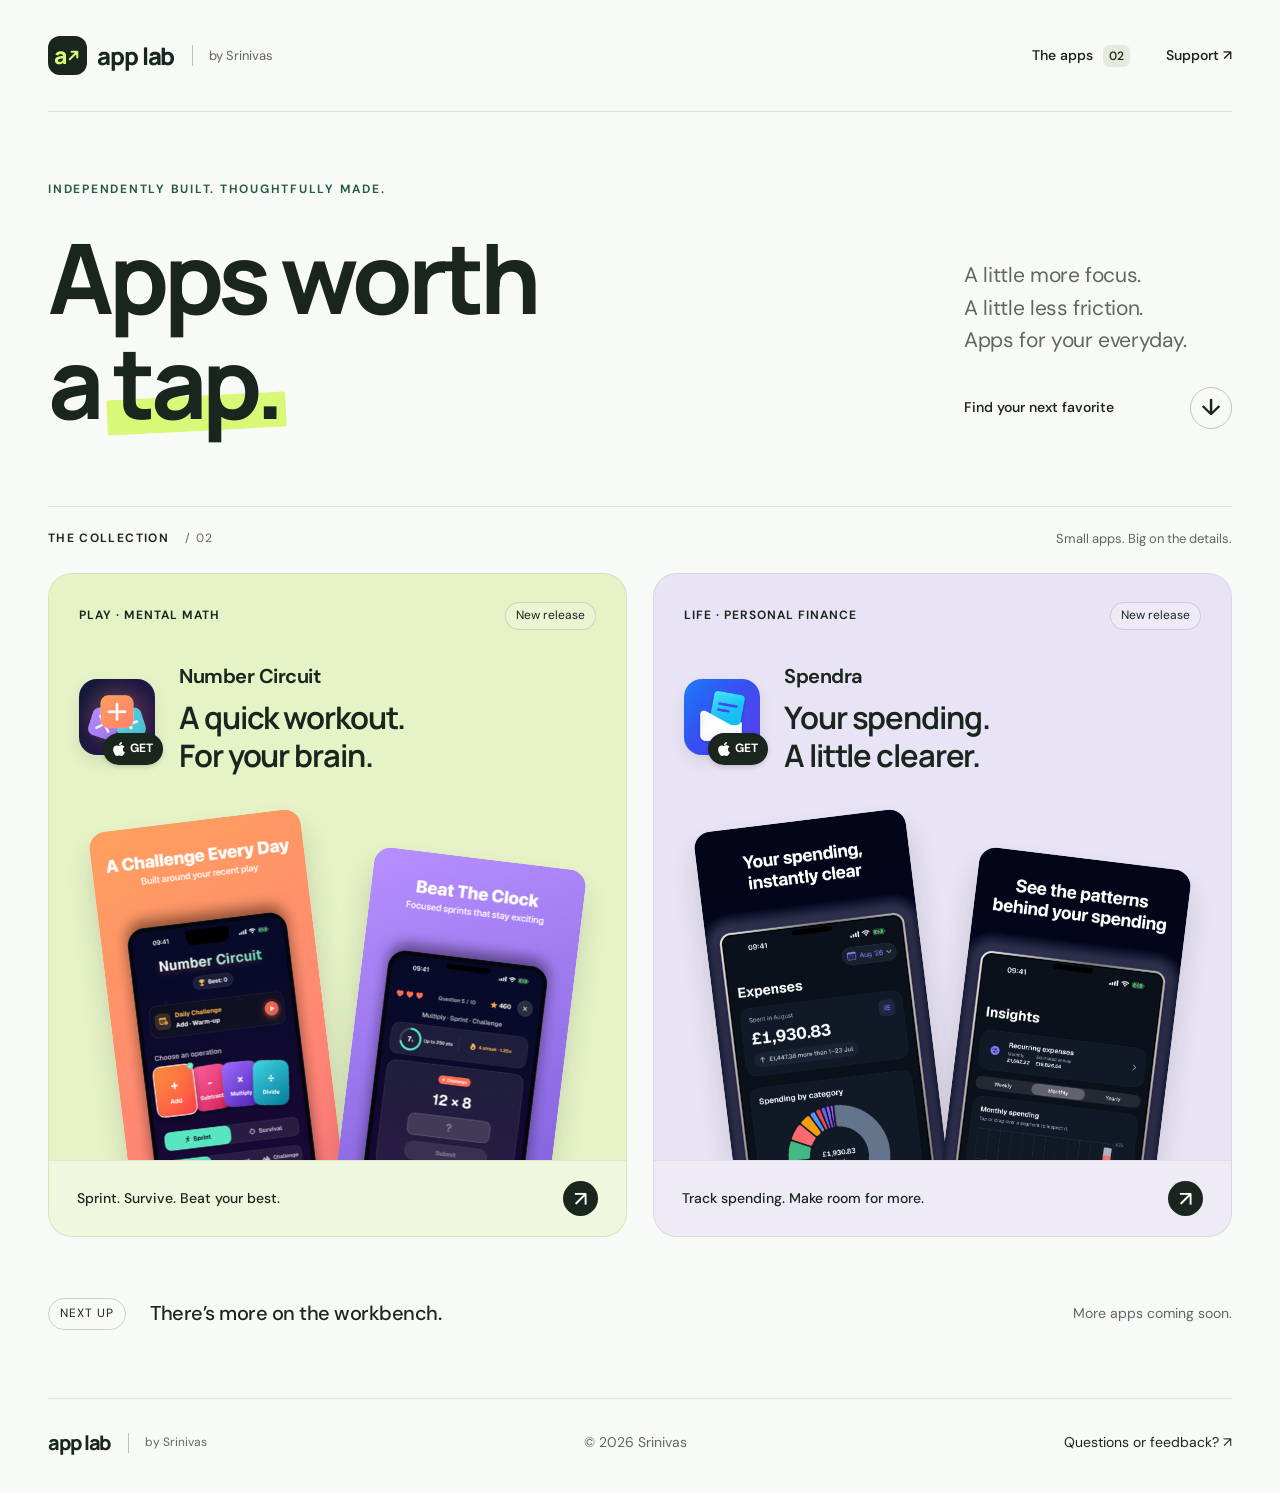
==== index.html @ 3293570d "Fix App Lab logo on iPhone" ====
<!DOCTYPE html>
<html lang="en"><head><meta charset="UTF-8"><meta name="viewport" content="width=device-width, initial-scale=1.0"><meta name="description" content="Independent apps by Srinivas. Sharpen your mental math with Number Circuit and make sense of everyday spending with Spendra."><meta name="theme-color" content="#f8faf8"><title>Srinivas’s App Lab — Apps worth a tap.</title><link rel="icon" href="icon.png"><link rel="stylesheet" href="style.css?v=20260910-1"></head>
<body class="portfolio"><a class="skip-link" href="#main">Skip to content</a>
<header class="site-header shell"><div class="wordmark"><span class="brand-mark" aria-hidden="true"><span>a</span><svg viewBox="0 0 16 16" focusable="false"><path d="M4 12 12 4m-6 0h6v6"/></svg></span>app lab<span class="byline">by Srinivas</span></div><nav aria-label="Main navigation"><a href="#apps">The apps <span class="nav-count">02</span></a><a href="support.html">Support ↗</a></nav></header>
<main id="main" class="shell"><section class="hero" aria-labelledby="hero-title"><div class="eyebrow">INDEPENDENTLY BUILT. THOUGHTFULLY MADE.</div><div class="hero-row"><h1 id="hero-title">Apps worth<br>a <span class="tap-word">tap.</span></h1><div class="hero-aside"><p>A little more focus.<br>A little less friction.<br>Apps for your everyday.</p><a class="round-link" href="#apps"><span>Find your next favorite</span><span class="circle-arrow" aria-hidden="true">↓</span></a></div></div></section>
<section id="apps" class="collection" aria-labelledby="collection-title"><div class="section-label"><h2 id="collection-title">THE COLLECTION <span>/ 02</span></h2><span>Small apps. Big on the details.</span></div><ul class="app-grid">
<li class="app-card circuit-card"><a class="card-link" href="number-circuit/index.html" aria-label="Explore Number Circuit"></a><div class="card-top"><span class="category">PLAY · MENTAL MATH</span><span class="badge">New release</span></div><div class="card-intro"><div class="app-icon-wrap"><img class="app-icon" src="number-circuit/icon.png" alt="Number Circuit icon" width="72" height="72"><a class="store-pill" href="https://apps.apple.com/app/id6809030586" aria-label="Get Number Circuit on the App Store"><svg viewBox="0 0 384 512" aria-hidden="true"><path d="M318.7 268.7c-.2-36.7 16.4-64.4 50-84.8-18.8-26.9-47.2-41.7-84.7-44.6-35.5-2.8-74.3 20.7-88.5 20.7-15 0-49.4-19.7-76-19.7C63.3 141 4 184.8 4 273.5q0 39.3 14.4 81.2c12.8 36.7 59 126.7 107.2 125.2 25.2-.6 43-17.9 75.8-17.9 31.8 0 48.3 17.9 76.4 17.9 48.6-.7 90.4-82.5 102.6-119.3-65.2-30.7-61.7-90-61.7-91.9zm-56.6-164.2c27.3-32.4 24.8-61.9 24-72.5-24.1 1.4-52 16.4-67.9 34.9-17.5 19.8-27.8 44.3-25.6 71.9 26.1 2 49.9-11.4 69.5-34.3z"/></svg><span>GET</span></a></div><div class="app-info"><h3>Number Circuit</h3><p>A quick workout.<br>For your brain.</p></div></div><div class="app-art"><img class="shot shot-one" src="number-circuit/metadata/screenshots/01-a-challenge-every-day.png" alt="Number Circuit daily challenge and game modes" width="276" height="600"><img class="shot shot-two" src="number-circuit/metadata/screenshots/02-beat-the-clock.png" alt="Number Circuit timed mental math gameplay" width="276" height="600"></div><div class="card-bottom"><span>Sprint. Survive. Beat your best.</span><span class="card-arrow" aria-hidden="true">↗</span></div></li>
<li class="app-card spendra-card"><a class="card-link" href="spendra/index.html" aria-label="Explore Spendra"></a><div class="card-top"><span class="category">LIFE · PERSONAL FINANCE</span><span class="badge">New release</span></div><div class="card-intro"><div class="app-icon-wrap"><img class="app-icon" src="spendra/icon.png" alt="Spendra icon" width="72" height="72"><a class="store-pill" href="https://apps.apple.com/app/id6809037599" aria-label="Get Spendra on the App Store"><svg viewBox="0 0 384 512" aria-hidden="true"><path d="M318.7 268.7c-.2-36.7 16.4-64.4 50-84.8-18.8-26.9-47.2-41.7-84.7-44.6-35.5-2.8-74.3 20.7-88.5 20.7-15 0-49.4-19.7-76-19.7C63.3 141 4 184.8 4 273.5q0 39.3 14.4 81.2c12.8 36.7 59 126.7 107.2 125.2 25.2-.6 43-17.9 75.8-17.9 31.8 0 48.3 17.9 76.4 17.9 48.6-.7 90.4-82.5 102.6-119.3-65.2-30.7-61.7-90-61.7-91.9zm-56.6-164.2c27.3-32.4 24.8-61.9 24-72.5-24.1 1.4-52 16.4-67.9 34.9-17.5 19.8-27.8 44.3-25.6 71.9 26.1 2 49.9-11.4 69.5-34.3z"/></svg><span>GET</span></a></div><div class="app-info"><h3>Spendra</h3><p>Your spending.<br>A little clearer.</p></div></div><div class="app-art"><img class="shot shot-one" src="spendra/metadata/screenshots/1.png" alt="Spendra monthly spending dashboard and category breakdown" width="945" height="2048"><img class="shot shot-two" src="spendra/metadata/screenshots/3.png" alt="Spendra spending insights and trends" width="945" height="2048"></div><div class="card-bottom"><span>Track spending. Make room for more.</span><span class="card-arrow" aria-hidden="true">↗</span></div></li>
</ul></section><div class="closing-note"><span class="note-index">NEXT UP</span><p>There’s more on the workbench.</p><span>More apps coming soon.</span></div></main>
<footer class="site-footer shell"><div class="wordmark">app lab<span class="byline">by Srinivas</span></div><span>© <span id="year">2026</span> Srinivas</span><a href="support.html">Questions or feedback? ↗</a></footer><script src="site.js"></script></body></html>
---- style.css ----
@import url('https://fonts.googleapis.com/css2?family=DM+Sans:wght@400;450;500;550;600;650;700&family=Manrope:wght@400;500;600;650;700;750;800&display=swap');
:root{color-scheme:light;--paper:#f8faf8;--ink:#19251d;--muted:#5e6861;--line:#dce2dc;--green:#245b3b;--lime:#d9f878;--purple:#e5ddfb;--radius:24px}
*{box-sizing:border-box}html{scroll-behavior:smooth;scroll-padding-top:30px}body{margin:0;background:var(--paper);color:var(--ink);font-family:'DM Sans',-apple-system,BlinkMacSystemFont,'Segoe UI',sans-serif;font-size:16px;line-height:1.65;-webkit-font-smoothing:antialiased}a{color:inherit;text-decoration:none}img{display:block;max-width:100%}a,summary{-webkit-tap-highlight-color:transparent}a:focus-visible,summary:focus-visible{outline:3px solid #286040;outline-offset:6px;border-radius:4px}::selection{background:var(--lime);color:var(--ink)}.shell{width:min(1184px,calc(100% - 96px));margin-inline:auto}.skip-link{position:absolute;left:20px;top:-100px;z-index:100;background:var(--ink);color:white;padding:12px 20px}.skip-link:focus{top:12px}.site-header{height:112px;display:flex;align-items:center;justify-content:space-between;border-bottom:1px solid var(--line)}.wordmark{display:flex;align-items:center;gap:10px;font-family:'Manrope',sans-serif;font-size:24px;font-weight:800;letter-spacing:-1.1px;white-space:nowrap}.brand-mark{width:39px;height:39px;border-radius:12px;background:var(--ink);color:var(--lime);display:flex;align-items:center;justify-content:center;gap:1px;font-size:23px;letter-spacing:-1.5px;line-height:1}.brand-mark svg{width:15px;height:15px;fill:none;stroke:currentColor;stroke-width:2.2;stroke-linecap:round;stroke-linejoin:round}.byline{font-family:'DM Sans',sans-serif;font-size:13px;font-weight:400;letter-spacing:0;color:var(--muted);margin-left:8px;padding-left:16px;border-left:1px solid #b9c4bb}.site-header nav{display:flex;gap:36px;align-items:center;font-size:14px;font-weight:550}.nav-count{background:#e5eadf;border-radius:6px;padding:3px 6px;font-size:12px;margin-left:6px}.hero{padding:68px 0 72px}.eyebrow{font-size:12px;font-weight:650;letter-spacing:1.75px;margin-bottom:24px;color:var(--green)}.hero-row{display:flex;align-items:flex-end;justify-content:space-between;gap:50px}h1,h2,h3,p{margin:0}.hero h1{font-family:'Manrope',sans-serif;font-size:clamp(66px,7.6vw,108px);letter-spacing:-5px;line-height:1.08;font-weight:750}.tap-word{position:relative;display:inline-block;z-index:0}.tap-word:after{content:'';position:absolute;background:var(--lime);bottom:3px;left:-6px;right:-6px;height:33%;z-index:-1;transform:rotate(-3deg);border-radius:2px}.hero-aside{width:268px;padding-bottom:5px}.hero-aside p{font-size:21px;line-height:1.55;color:var(--muted);letter-spacing:-.35px}.round-link{display:flex;align-items:center;justify-content:space-between;gap:20px;font-size:14px;font-weight:550;margin-top:30px}.circle-arrow{display:grid;place-items:center;border:1px solid #bdc8bb;width:42px;height:42px;border-radius:50%;font-size:23px}.section-label{display:flex;justify-content:space-between;align-items:center;border-top:1px solid var(--line);padding:21px 0 24px;font-size:13px;color:var(--muted)}.section-label h2{font-size:12px;font-weight:650;letter-spacing:1.35px;color:var(--ink)}.section-label h2 span{margin-left:12px;font-weight:400;color:var(--muted)}.app-grid{display:grid;grid-template-columns:1fr 1fr;gap:26px;list-style:none;margin:0;padding:0}.app-card{position:relative;border-radius:var(--radius);overflow:hidden;isolation:isolate;border:1px solid #19251d12}.circuit-card{background:#e6f3c7}.spendra-card{background:#e9e4f5}.card-link{position:absolute;inset:0;z-index:1;border-radius:inherit}.card-link:focus-visible{outline-offset:-5px}.card-top{display:flex;align-items:center;justify-content:space-between;gap:12px;padding:28px 30px 0}.category{font-size:12px;letter-spacing:1px;font-weight:650}.badge{font-size:12px;border:1px solid #0002;background:#ffffff38;border-radius:20px;padding:3px 10px;white-space:nowrap}.card-intro{display:flex;gap:24px;align-items:center;padding:30px 30px 22px}.app-icon-wrap{position:relative;z-index:2;flex:none;width:76px;pointer-events:none}.app-icon{width:76px;height:76px;border-radius:18px;box-shadow:0 7px 15px #15261218;object-fit:cover}.store-pill{position:absolute;right:-8px;bottom:-10px;display:flex;align-items:center;justify-content:center;padding:5px 10px;background:var(--ink);color:white;border-radius:20px;font-size:12px;font-weight:700;box-shadow:0 2px 5px #0002;pointer-events:auto;min-height:32px}.app-info h3{font-size:20px;font-weight:650;letter-spacing:-.5px;margin-bottom:5px}.app-info p{font-family:'Manrope',sans-serif;font-size:31px;font-weight:650;line-height:1.23;letter-spacing:-1.1px}.app-art{height:356px;position:relative;overflow:hidden;margin-top:8px;display:flex;justify-content:center;gap:19px;padding-top:15px}.shot{flex:0 0 auto;width:37%;height:auto;align-self:flex-start;border-radius:17px;box-shadow:0 18px 28px #18201429;transition:transform .4s ease;transform:rotate(-7deg);object-fit:contain}.shot-two{transform:translateY(38px) rotate(7deg)}.card-bottom{position:relative;z-index:0;display:flex;align-items:center;justify-content:space-between;gap:12px;padding:20px 28px;background:#f0f7df;border-top:1px solid #19251d13;font-size:14px;font-weight:500}.spendra-card .card-bottom{background:#eeebf7}.card-arrow{display:grid;place-items:center;width:35px;height:35px;border-radius:50%;background:var(--ink);color:white;font-size:21px;flex-shrink:0}.closing-note{display:flex;align-items:center;gap:24px;padding:44px 0;margin:16px 0 24px}.note-index{font-size:12px;letter-spacing:1px;border:1px solid #cbd4c9;border-radius:20px;padding:5px 11px}.closing-note p{font-size:20px;font-weight:500;letter-spacing:-.5px}.closing-note>span:last-child{margin-left:auto;color:var(--muted);font-size:14px}.site-footer{display:flex;align-items:center;justify-content:space-between;gap:24px;border-top:1px solid var(--line);padding:27px 0 34px;font-size:14px;color:var(--muted)}.site-footer .wordmark{font-size:20px;color:var(--ink)}.site-footer .byline{font-size:12px}.site-footer>a:last-child{color:var(--ink)}
.wrap{width:min(1024px,calc(100% - 96px));margin:0 auto;padding:48px 0 30px}.back-link{display:inline-flex;gap:8px;color:var(--muted);font-size:14px;margin-bottom:42px}.app-id{display:flex;gap:14px;align-items:center;margin-bottom:24px}.app-id img{width:56px;height:56px;border-radius:14px}.app-id strong{font-weight:600}.wrap h1{font-family:'Manrope',sans-serif;font-size:clamp(42px,6vw,72px);font-weight:750;letter-spacing:-3px;line-height:1.14;margin:0 0 18px}.tagline{font-size:22px;color:var(--muted);max-width:650px;line-height:1.55}.download-cta{display:flex;align-items:center;gap:24px;margin:30px 0 40px}.store-button{display:inline-flex;align-items:center;gap:12px;flex-shrink:0;color:white;background:var(--ink);border-radius:12px;padding:12px 20px;line-height:1.2}.store-button svg{width:26px;height:32px;fill:currentColor}.store-button-text{display:flex;flex-direction:column}.store-button-text small{font-size:12px}.store-button-text strong{font-size:23px;font-weight:550}.download-help{font-size:14px;color:var(--muted);max-width:350px}.screenshots{display:flex;gap:22px;overflow-x:auto;scroll-snap-type:x mandatory;padding:30px;border-radius:var(--radius);background:#e9edf0;margin:0 0 56px;scrollbar-width:thin;scrollbar-color:#9ba895 transparent}.screenshots img{height:400px;width:auto;max-width:none;flex-shrink:0;scroll-snap-align:center;border-radius:17px}.wrap section{max-width:760px;padding:30px 0;border-top:1px solid var(--line)}.wrap section h2{font-family:'Manrope',sans-serif;font-size:25px;font-weight:650;letter-spacing:-.7px;margin:0 0 20px}.wrap section p{margin:0 0 18px;color:#4f5a52;line-height:1.8}.wrap section strong{font-weight:650;color:var(--ink)}.wrap section ul{padding-left:22px;color:#4f5a52}.wrap section li{margin-bottom:8px}.wrap section a{color:var(--green);text-decoration:underline;text-underline-offset:4px}.pages{display:flex;flex-wrap:wrap;gap:25px;margin-top:38px;padding:25px 0;border-top:1px solid var(--line);font-size:14px}.wrap footer{font-size:13px;color:var(--muted);padding:10px 0}.contact-box{background:#e6f3c7;border-radius:18px;padding:28px}.wrap details{border-bottom:1px solid var(--line);padding:16px 0}.wrap details:last-child{border-bottom:0}.wrap summary{font-weight:550;cursor:pointer;list-style:none;position:relative;padding-right:30px;line-height:1.5}.wrap summary::-webkit-details-marker{display:none}.wrap summary:after{content:'+';position:absolute;right:2px;top:-3px;font-size:23px;font-weight:400}.wrap details[open] summary:after{content:'−'}.wrap details p{margin:14px 0 0}.detail-circuit .screenshots{background:#e6f3c7}.detail-spendra .screenshots{background:#e9e4f5}
@media(hover:hover) and (pointer:fine){.app-card:hover .shot-one{transform:translateY(-8px) rotate(-5deg)}.app-card:hover .shot-two{transform:translateY(27px) rotate(5deg)}.app-card:hover .card-arrow{background:var(--green)}.site-header a:hover,.back-link:hover,.pages a:hover,.site-footer>a:hover{text-decoration:underline;text-underline-offset:5px}.store-button:hover,.store-pill:hover{background:var(--green)}.round-link:hover .circle-arrow{background:var(--lime);border-color:var(--lime)}}
@media(max-width:1000px){.shell,.wrap{width:calc(100% - 56px)}.hero h1{font-size:82px;letter-spacing:-4px}.hero-aside{width:235px}.app-info p{font-size:25px}.card-intro{gap:18px;padding:25px 24px 22px}.card-top{padding:24px 24px 0}.app-icon-wrap,.app-icon{width:64px;height:64px}.app-art{height:300px}.card-bottom{padding:18px 22px;font-size:14px}.site-footer .byline{display:none}.category{letter-spacing:0}.badge{padding:3px 8px}}
@media(max-width:700px){.shell,.wrap{width:calc(100% - 36px)}.site-header{height:84px}.wordmark{font-size:22px}.site-header .byline{display:none}.brand-mark{width:34px;height:34px}.site-header nav{gap:20px;font-size:14px}.nav-count{display:none}.hero{padding:46px 0 38px}.eyebrow{font-size:12px;letter-spacing:.7px;margin-bottom:24px}.hero-row{display:block}.hero h1{font-size:clamp(62px,13.8vw,92px);letter-spacing:-3px;line-height:1.1}.hero-aside{width:auto;margin-top:28px;display:flex;align-items:flex-end;justify-content:space-between;gap:20px}.hero-aside p{font-size:16px;line-height:1.55}.round-link{margin:0;font-size:14px;max-width:155px;gap:12px;line-height:1.4}.circle-arrow{width:36px;height:36px;flex-shrink:0}.section-label{padding:18px 0}.section-label>span{font-size:12px}.section-label h2{font-size:12px;letter-spacing:0}.section-label h2 span{margin-left:5px}.app-grid{grid-template-columns:1fr;gap:24px}.app-card{border-radius:22px}.card-top{padding:24px 24px 0}.category,.badge{font-size:12px}.card-intro{padding:28px 24px 20px;gap:23px}.app-info h3{font-size:19px}.app-info p{font-size:29px}.app-icon-wrap,.app-icon{width:70px;height:70px}.app-art{height:340px;gap:20px}.shot{width:37%}.card-bottom{font-size:14px}.closing-note{flex-wrap:wrap;gap:12px 16px;padding:26px 0;margin:16px 0}.closing-note p{font-size:17px}.closing-note>span:last-child{margin-left:0;width:100%;font-size:14px}.site-footer{flex-wrap:wrap;gap:14px;padding:24px 0}.site-footer .wordmark{margin-right:auto}.site-footer>a:last-child{width:100%}.wrap{padding:30px 0}.back-link{margin-bottom:28px}.wrap h1{font-size:44px;letter-spacing:-2px}.tagline{font-size:19px}.download-cta{align-items:flex-start;flex-direction:column;gap:16px}.screenshots{padding:20px;gap:16px;margin-bottom:35px}.screenshots img{height:360px}.wrap section h2{font-size:23px}.pages{gap:20px}.contact-box{padding:22px}}
@media(max-width:360px){.hero-aside{align-items:flex-start;flex-direction:column}.round-link{max-width:none}.hero h1{font-size:60px}.app-info p{font-size:25px}.card-intro{gap:18px}.app-art{height:280px}.section-label>span{display:none}.card-top{padding-inline:18px}.badge{padding-inline:6px}}
@media(prefers-reduced-motion:reduce){html{scroll-behavior:auto}*,*:before,*:after{transition:none!important;animation:none!important}}

.store-pill{gap:5px}.store-pill svg{width:12px;height:16px;fill:currentColor}
.wrap section h2{position:relative;padding-left:18px}.wrap section h2::before{content:'';position:absolute;left:0;top:.18em;bottom:.18em;width:4px;border-radius:999px;background:linear-gradient(180deg,var(--lime),var(--green))}
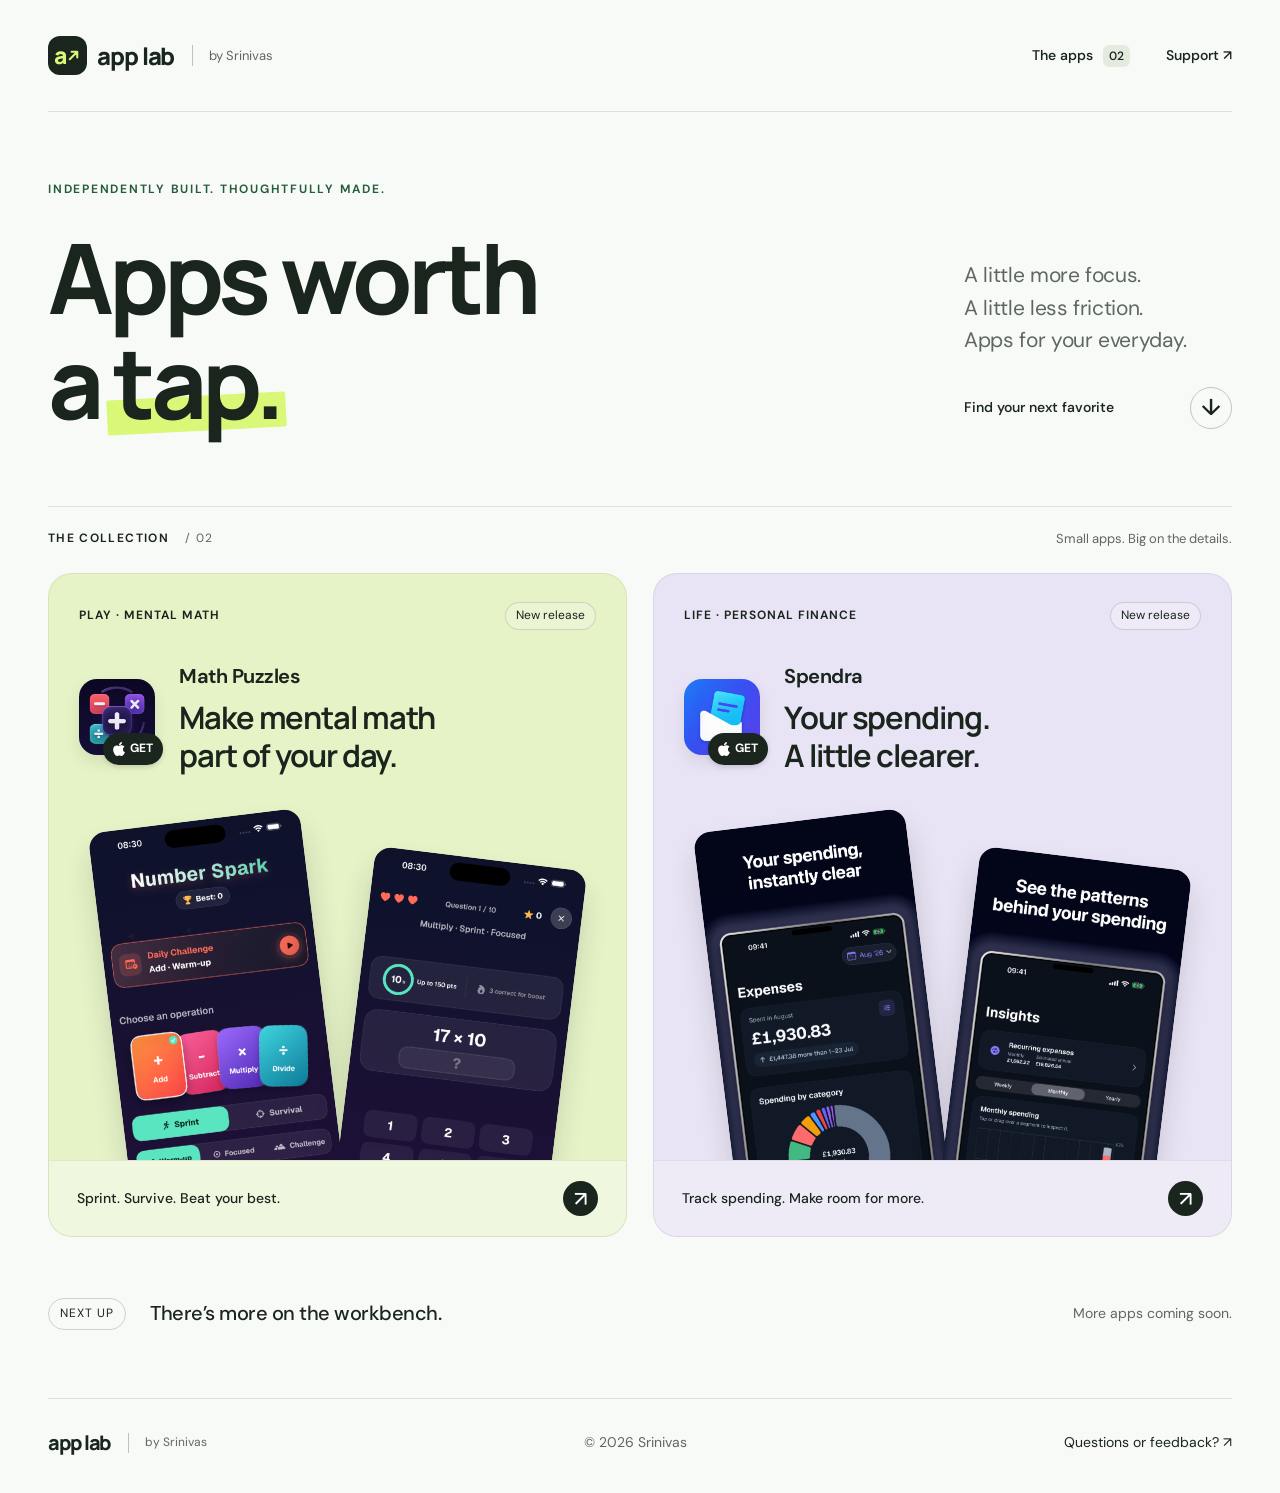
==== commit a290b551: "Update Math Puzzles app page and device screenshots" ====
--- a/index.html
+++ b/index.html
@@ -1,10 +1,10 @@
 <!DOCTYPE html>
-<html lang="en"><head><meta charset="UTF-8"><meta name="viewport" content="width=device-width, initial-scale=1.0"><meta name="description" content="Independent apps by Srinivas. Sharpen your mental math with Number Circuit and make sense of everyday spending with Spendra."><meta name="theme-color" content="#f8faf8"><title>Srinivas’s App Lab — Apps worth a tap.</title><link rel="icon" href="icon.png"><link rel="stylesheet" href="style.css?v=20260910-1"></head>
+<html lang="en"><head><meta charset="UTF-8"><meta name="viewport" content="width=device-width, initial-scale=1.0"><meta name="description" content="Independent apps by Srinivas. Sharpen your mental math with Math Puzzles and make sense of everyday spending with Spendra."><meta name="theme-color" content="#f8faf8"><title>Srinivas’s App Lab — Apps worth a tap.</title><link rel="icon" href="icon.png"><link rel="stylesheet" href="style.css?v=20260910-1"></head>
 <body class="portfolio"><a class="skip-link" href="#main">Skip to content</a>
 <header class="site-header shell"><div class="wordmark"><span class="brand-mark" aria-hidden="true"><span>a</span><svg viewBox="0 0 16 16" focusable="false"><path d="M4 12 12 4m-6 0h6v6"/></svg></span>app lab<span class="byline">by Srinivas</span></div><nav aria-label="Main navigation"><a href="#apps">The apps <span class="nav-count">02</span></a><a href="support.html">Support ↗</a></nav></header>
 <main id="main" class="shell"><section class="hero" aria-labelledby="hero-title"><div class="eyebrow">INDEPENDENTLY BUILT. THOUGHTFULLY MADE.</div><div class="hero-row"><h1 id="hero-title">Apps worth<br>a <span class="tap-word">tap.</span></h1><div class="hero-aside"><p>A little more focus.<br>A little less friction.<br>Apps for your everyday.</p><a class="round-link" href="#apps"><span>Find your next favorite</span><span class="circle-arrow" aria-hidden="true">↓</span></a></div></div></section>
 <section id="apps" class="collection" aria-labelledby="collection-title"><div class="section-label"><h2 id="collection-title">THE COLLECTION <span>/ 02</span></h2><span>Small apps. Big on the details.</span></div><ul class="app-grid">
-<li class="app-card circuit-card"><a class="card-link" href="number-circuit/index.html" aria-label="Explore Number Circuit"></a><div class="card-top"><span class="category">PLAY · MENTAL MATH</span><span class="badge">New release</span></div><div class="card-intro"><div class="app-icon-wrap"><img class="app-icon" src="number-circuit/icon.png" alt="Number Circuit icon" width="72" height="72"><a class="store-pill" href="https://apps.apple.com/app/id6809030586" aria-label="Get Number Circuit on the App Store"><svg viewBox="0 0 384 512" aria-hidden="true"><path d="M318.7 268.7c-.2-36.7 16.4-64.4 50-84.8-18.8-26.9-47.2-41.7-84.7-44.6-35.5-2.8-74.3 20.7-88.5 20.7-15 0-49.4-19.7-76-19.7C63.3 141 4 184.8 4 273.5q0 39.3 14.4 81.2c12.8 36.7 59 126.7 107.2 125.2 25.2-.6 43-17.9 75.8-17.9 31.8 0 48.3 17.9 76.4 17.9 48.6-.7 90.4-82.5 102.6-119.3-65.2-30.7-61.7-90-61.7-91.9zm-56.6-164.2c27.3-32.4 24.8-61.9 24-72.5-24.1 1.4-52 16.4-67.9 34.9-17.5 19.8-27.8 44.3-25.6 71.9 26.1 2 49.9-11.4 69.5-34.3z"/></svg><span>GET</span></a></div><div class="app-info"><h3>Number Circuit</h3><p>A quick workout.<br>For your brain.</p></div></div><div class="app-art"><img class="shot shot-one" src="number-circuit/metadata/screenshots/01-a-challenge-every-day.png" alt="Number Circuit daily challenge and game modes" width="276" height="600"><img class="shot shot-two" src="number-circuit/metadata/screenshots/02-beat-the-clock.png" alt="Number Circuit timed mental math gameplay" width="276" height="600"></div><div class="card-bottom"><span>Sprint. Survive. Beat your best.</span><span class="card-arrow" aria-hidden="true">↗</span></div></li>
+<li class="app-card circuit-card"><a class="card-link" href="number-circuit/index.html" aria-label="Explore Math Puzzles"></a><div class="card-top"><span class="category">PLAY · MENTAL MATH</span><span class="badge">New release</span></div><div class="card-intro"><div class="app-icon-wrap"><img class="app-icon" src="number-circuit/icon.png" alt="Math Puzzles icon" width="72" height="72"><a class="store-pill" href="https://apps.apple.com/app/id6809030586" aria-label="Get Math Puzzles on the App Store"><svg viewBox="0 0 384 512" aria-hidden="true"><path d="M318.7 268.7c-.2-36.7 16.4-64.4 50-84.8-18.8-26.9-47.2-41.7-84.7-44.6-35.5-2.8-74.3 20.7-88.5 20.7-15 0-49.4-19.7-76-19.7C63.3 141 4 184.8 4 273.5q0 39.3 14.4 81.2c12.8 36.7 59 126.7 107.2 125.2 25.2-.6 43-17.9 75.8-17.9 31.8 0 48.3 17.9 76.4 17.9 48.6-.7 90.4-82.5 102.6-119.3-65.2-30.7-61.7-90-61.7-91.9zm-56.6-164.2c27.3-32.4 24.8-61.9 24-72.5-24.1 1.4-52 16.4-67.9 34.9-17.5 19.8-27.8 44.3-25.6 71.9 26.1 2 49.9-11.4 69.5-34.3z"/></svg><span>GET</span></a></div><div class="app-info"><h3>Math Puzzles</h3><p>Make mental math<br>part of your day.</p></div></div><div class="app-art"><img class="shot shot-one" src="number-circuit/metadata/screenshots/iphone/01-home.png" alt="Math Puzzles daily challenge and game modes" width="276" height="600"><img class="shot shot-two" src="number-circuit/metadata/screenshots/iphone/02-gameplay.png" alt="Math Puzzles timed mental math gameplay" width="276" height="600"></div><div class="card-bottom"><span>Sprint. Survive. Beat your best.</span><span class="card-arrow" aria-hidden="true">↗</span></div></li>
 <li class="app-card spendra-card"><a class="card-link" href="spendra/index.html" aria-label="Explore Spendra"></a><div class="card-top"><span class="category">LIFE · PERSONAL FINANCE</span><span class="badge">New release</span></div><div class="card-intro"><div class="app-icon-wrap"><img class="app-icon" src="spendra/icon.png" alt="Spendra icon" width="72" height="72"><a class="store-pill" href="https://apps.apple.com/app/id6809037599" aria-label="Get Spendra on the App Store"><svg viewBox="0 0 384 512" aria-hidden="true"><path d="M318.7 268.7c-.2-36.7 16.4-64.4 50-84.8-18.8-26.9-47.2-41.7-84.7-44.6-35.5-2.8-74.3 20.7-88.5 20.7-15 0-49.4-19.7-76-19.7C63.3 141 4 184.8 4 273.5q0 39.3 14.4 81.2c12.8 36.7 59 126.7 107.2 125.2 25.2-.6 43-17.9 75.8-17.9 31.8 0 48.3 17.9 76.4 17.9 48.6-.7 90.4-82.5 102.6-119.3-65.2-30.7-61.7-90-61.7-91.9zm-56.6-164.2c27.3-32.4 24.8-61.9 24-72.5-24.1 1.4-52 16.4-67.9 34.9-17.5 19.8-27.8 44.3-25.6 71.9 26.1 2 49.9-11.4 69.5-34.3z"/></svg><span>GET</span></a></div><div class="app-info"><h3>Spendra</h3><p>Your spending.<br>A little clearer.</p></div></div><div class="app-art"><img class="shot shot-one" src="spendra/metadata/screenshots/1.png" alt="Spendra monthly spending dashboard and category breakdown" width="945" height="2048"><img class="shot shot-two" src="spendra/metadata/screenshots/3.png" alt="Spendra spending insights and trends" width="945" height="2048"></div><div class="card-bottom"><span>Track spending. Make room for more.</span><span class="card-arrow" aria-hidden="true">↗</span></div></li>
 </ul></section><div class="closing-note"><span class="note-index">NEXT UP</span><p>There’s more on the workbench.</p><span>More apps coming soon.</span></div></main>
 <footer class="site-footer shell"><div class="wordmark">app lab<span class="byline">by Srinivas</span></div><span>© <span id="year">2026</span> Srinivas</span><a href="support.html">Questions or feedback? ↗</a></footer><script src="site.js"></script></body></html>
--- a/style.css
+++ b/style.css
@@ -1,4 +1,12 @@
 @import url('https://fonts.googleapis.com/css2?family=DM+Sans:wght@400;450;500;550;600;650;700&family=Manrope:wght@400;500;600;650;700;750;800&display=swap');
+
+.screenshot-tabs{display:flex;gap:4px;width:fit-content;max-width:100%;box-sizing:border-box;overflow-x:auto;padding:5px;margin:0 0 20px;border:1px solid var(--line);border-radius:16px;background:#e9ede9}
+.screenshot-tabs button{flex-shrink:0;min-height:44px;padding:10px 18px;border:0;border-radius:11px;background:transparent;color:var(--muted);font:inherit;font-size:14px;font-weight:600;cursor:pointer}
+.screenshot-tabs button[aria-selected="true"]{background:var(--ink);color:white;box-shadow:0 2px 5px #19251d18}
+.screenshot-tabs button:focus-visible,[data-screenshot-gallery] [role="tabpanel"]:focus-visible{outline:2px solid var(--green);outline-offset:2px}
+[data-screenshot-gallery] .screenshots[hidden]{display:none}
+[data-screenshot-gallery] .screenshots img{object-fit:contain;max-width:100%;height:auto;max-height:400px;align-self:center}
+@media(max-width:700px){.screenshot-tabs button{padding:10px 14px}[data-screenshot-gallery] .screenshots img{max-height:360px}}
 :root{color-scheme:light;--paper:#f8faf8;--ink:#19251d;--muted:#5e6861;--line:#dce2dc;--green:#245b3b;--lime:#d9f878;--purple:#e5ddfb;--radius:24px}
 *{box-sizing:border-box}html{scroll-behavior:smooth;scroll-padding-top:30px}body{margin:0;background:var(--paper);color:var(--ink);font-family:'DM Sans',-apple-system,BlinkMacSystemFont,'Segoe UI',sans-serif;font-size:16px;line-height:1.65;-webkit-font-smoothing:antialiased}a{color:inherit;text-decoration:none}img{display:block;max-width:100%}a,summary{-webkit-tap-highlight-color:transparent}a:focus-visible,summary:focus-visible{outline:3px solid #286040;outline-offset:6px;border-radius:4px}::selection{background:var(--lime);color:var(--ink)}.shell{width:min(1184px,calc(100% - 96px));margin-inline:auto}.skip-link{position:absolute;left:20px;top:-100px;z-index:100;background:var(--ink);color:white;padding:12px 20px}.skip-link:focus{top:12px}.site-header{height:112px;display:flex;align-items:center;justify-content:space-between;border-bottom:1px solid var(--line)}.wordmark{display:flex;align-items:center;gap:10px;font-family:'Manrope',sans-serif;font-size:24px;font-weight:800;letter-spacing:-1.1px;white-space:nowrap}.brand-mark{width:39px;height:39px;border-radius:12px;background:var(--ink);color:var(--lime);display:flex;align-items:center;justify-content:center;gap:1px;font-size:23px;letter-spacing:-1.5px;line-height:1}.brand-mark svg{width:15px;height:15px;fill:none;stroke:currentColor;stroke-width:2.2;stroke-linecap:round;stroke-linejoin:round}.byline{font-family:'DM Sans',sans-serif;font-size:13px;font-weight:400;letter-spacing:0;color:var(--muted);margin-left:8px;padding-left:16px;border-left:1px solid #b9c4bb}.site-header nav{display:flex;gap:36px;align-items:center;font-size:14px;font-weight:550}.nav-count{background:#e5eadf;border-radius:6px;padding:3px 6px;font-size:12px;margin-left:6px}.hero{padding:68px 0 72px}.eyebrow{font-size:12px;font-weight:650;letter-spacing:1.75px;margin-bottom:24px;color:var(--green)}.hero-row{display:flex;align-items:flex-end;justify-content:space-between;gap:50px}h1,h2,h3,p{margin:0}.hero h1{font-family:'Manrope',sans-serif;font-size:clamp(66px,7.6vw,108px);letter-spacing:-5px;line-height:1.08;font-weight:750}.tap-word{position:relative;display:inline-block;z-index:0}.tap-word:after{content:'';position:absolute;background:var(--lime);bottom:3px;left:-6px;right:-6px;height:33%;z-index:-1;transform:rotate(-3deg);border-radius:2px}.hero-aside{width:268px;padding-bottom:5px}.hero-aside p{font-size:21px;line-height:1.55;color:var(--muted);letter-spacing:-.35px}.round-link{display:flex;align-items:center;justify-content:space-between;gap:20px;font-size:14px;font-weight:550;margin-top:30px}.circle-arrow{display:grid;place-items:center;border:1px solid #bdc8bb;width:42px;height:42px;border-radius:50%;font-size:23px}.section-label{display:flex;justify-content:space-between;align-items:center;border-top:1px solid var(--line);padding:21px 0 24px;font-size:13px;color:var(--muted)}.section-label h2{font-size:12px;font-weight:650;letter-spacing:1.35px;color:var(--ink)}.section-label h2 span{margin-left:12px;font-weight:400;color:var(--muted)}.app-grid{display:grid;grid-template-columns:1fr 1fr;gap:26px;list-style:none;margin:0;padding:0}.app-card{position:relative;border-radius:var(--radius);overflow:hidden;isolation:isolate;border:1px solid #19251d12}.circuit-card{background:#e6f3c7}.spendra-card{background:#e9e4f5}.card-link{position:absolute;inset:0;z-index:1;border-radius:inherit}.card-link:focus-visible{outline-offset:-5px}.card-top{display:flex;align-items:center;justify-content:space-between;gap:12px;padding:28px 30px 0}.category{font-size:12px;letter-spacing:1px;font-weight:650}.badge{font-size:12px;border:1px solid #0002;background:#ffffff38;border-radius:20px;padding:3px 10px;white-space:nowrap}.card-intro{display:flex;gap:24px;align-items:center;padding:30px 30px 22px}.app-icon-wrap{position:relative;z-index:2;flex:none;width:76px;pointer-events:none}.app-icon{width:76px;height:76px;border-radius:18px;box-shadow:0 7px 15px #15261218;object-fit:cover}.store-pill{position:absolute;right:-8px;bottom:-10px;display:flex;align-items:center;justify-content:center;padding:5px 10px;background:var(--ink);color:white;border-radius:20px;font-size:12px;font-weight:700;box-shadow:0 2px 5px #0002;pointer-events:auto;min-height:32px}.app-info h3{font-size:20px;font-weight:650;letter-spacing:-.5px;margin-bottom:5px}.app-info p{font-family:'Manrope',sans-serif;font-size:31px;font-weight:650;line-height:1.23;letter-spacing:-1.1px}.app-art{height:356px;position:relative;overflow:hidden;margin-top:8px;display:flex;justify-content:center;gap:19px;padding-top:15px}.shot{flex:0 0 auto;width:37%;height:auto;align-self:flex-start;border-radius:17px;box-shadow:0 18px 28px #18201429;transition:transform .4s ease;transform:rotate(-7deg);object-fit:contain}.shot-two{transform:translateY(38px) rotate(7deg)}.card-bottom{position:relative;z-index:0;display:flex;align-items:center;justify-content:space-between;gap:12px;padding:20px 28px;background:#f0f7df;border-top:1px solid #19251d13;font-size:14px;font-weight:500}.spendra-card .card-bottom{background:#eeebf7}.card-arrow{display:grid;place-items:center;width:35px;height:35px;border-radius:50%;background:var(--ink);color:white;font-size:21px;flex-shrink:0}.closing-note{display:flex;align-items:center;gap:24px;padding:44px 0;margin:16px 0 24px}.note-index{font-size:12px;letter-spacing:1px;border:1px solid #cbd4c9;border-radius:20px;padding:5px 11px}.closing-note p{font-size:20px;font-weight:500;letter-spacing:-.5px}.closing-note>span:last-child{margin-left:auto;color:var(--muted);font-size:14px}.site-footer{display:flex;align-items:center;justify-content:space-between;gap:24px;border-top:1px solid var(--line);padding:27px 0 34px;font-size:14px;color:var(--muted)}.site-footer .wordmark{font-size:20px;color:var(--ink)}.site-footer .byline{font-size:12px}.site-footer>a:last-child{color:var(--ink)}
 .wrap{width:min(1024px,calc(100% - 96px));margin:0 auto;padding:48px 0 30px}.back-link{display:inline-flex;gap:8px;color:var(--muted);font-size:14px;margin-bottom:42px}.app-id{display:flex;gap:14px;align-items:center;margin-bottom:24px}.app-id img{width:56px;height:56px;border-radius:14px}.app-id strong{font-weight:600}.wrap h1{font-family:'Manrope',sans-serif;font-size:clamp(42px,6vw,72px);font-weight:750;letter-spacing:-3px;line-height:1.14;margin:0 0 18px}.tagline{font-size:22px;color:var(--muted);max-width:650px;line-height:1.55}.download-cta{display:flex;align-items:center;gap:24px;margin:30px 0 40px}.store-button{display:inline-flex;align-items:center;gap:12px;flex-shrink:0;color:white;background:var(--ink);border-radius:12px;padding:12px 20px;line-height:1.2}.store-button svg{width:26px;height:32px;fill:currentColor}.store-button-text{display:flex;flex-direction:column}.store-button-text small{font-size:12px}.store-button-text strong{font-size:23px;font-weight:550}.download-help{font-size:14px;color:var(--muted);max-width:350px}.screenshots{display:flex;gap:22px;overflow-x:auto;scroll-snap-type:x mandatory;padding:30px;border-radius:var(--radius);background:#e9edf0;margin:0 0 56px;scrollbar-width:thin;scrollbar-color:#9ba895 transparent}.screenshots img{height:400px;width:auto;max-width:none;flex-shrink:0;scroll-snap-align:center;border-radius:17px}.wrap section{max-width:760px;padding:30px 0;border-top:1px solid var(--line)}.wrap section h2{font-family:'Manrope',sans-serif;font-size:25px;font-weight:650;letter-spacing:-.7px;margin:0 0 20px}.wrap section p{margin:0 0 18px;color:#4f5a52;line-height:1.8}.wrap section strong{font-weight:650;color:var(--ink)}.wrap section ul{padding-left:22px;color:#4f5a52}.wrap section li{margin-bottom:8px}.wrap section a{color:var(--green);text-decoration:underline;text-underline-offset:4px}.pages{display:flex;flex-wrap:wrap;gap:25px;margin-top:38px;padding:25px 0;border-top:1px solid var(--line);font-size:14px}.wrap footer{font-size:13px;color:var(--muted);padding:10px 0}.contact-box{background:#e6f3c7;border-radius:18px;padding:28px}.wrap details{border-bottom:1px solid var(--line);padding:16px 0}.wrap details:last-child{border-bottom:0}.wrap summary{font-weight:550;cursor:pointer;list-style:none;position:relative;padding-right:30px;line-height:1.5}.wrap summary::-webkit-details-marker{display:none}.wrap summary:after{content:'+';position:absolute;right:2px;top:-3px;font-size:23px;font-weight:400}.wrap details[open] summary:after{content:'−'}.wrap details p{margin:14px 0 0}.detail-circuit .screenshots{background:#e6f3c7}.detail-spendra .screenshots{background:#e9e4f5}
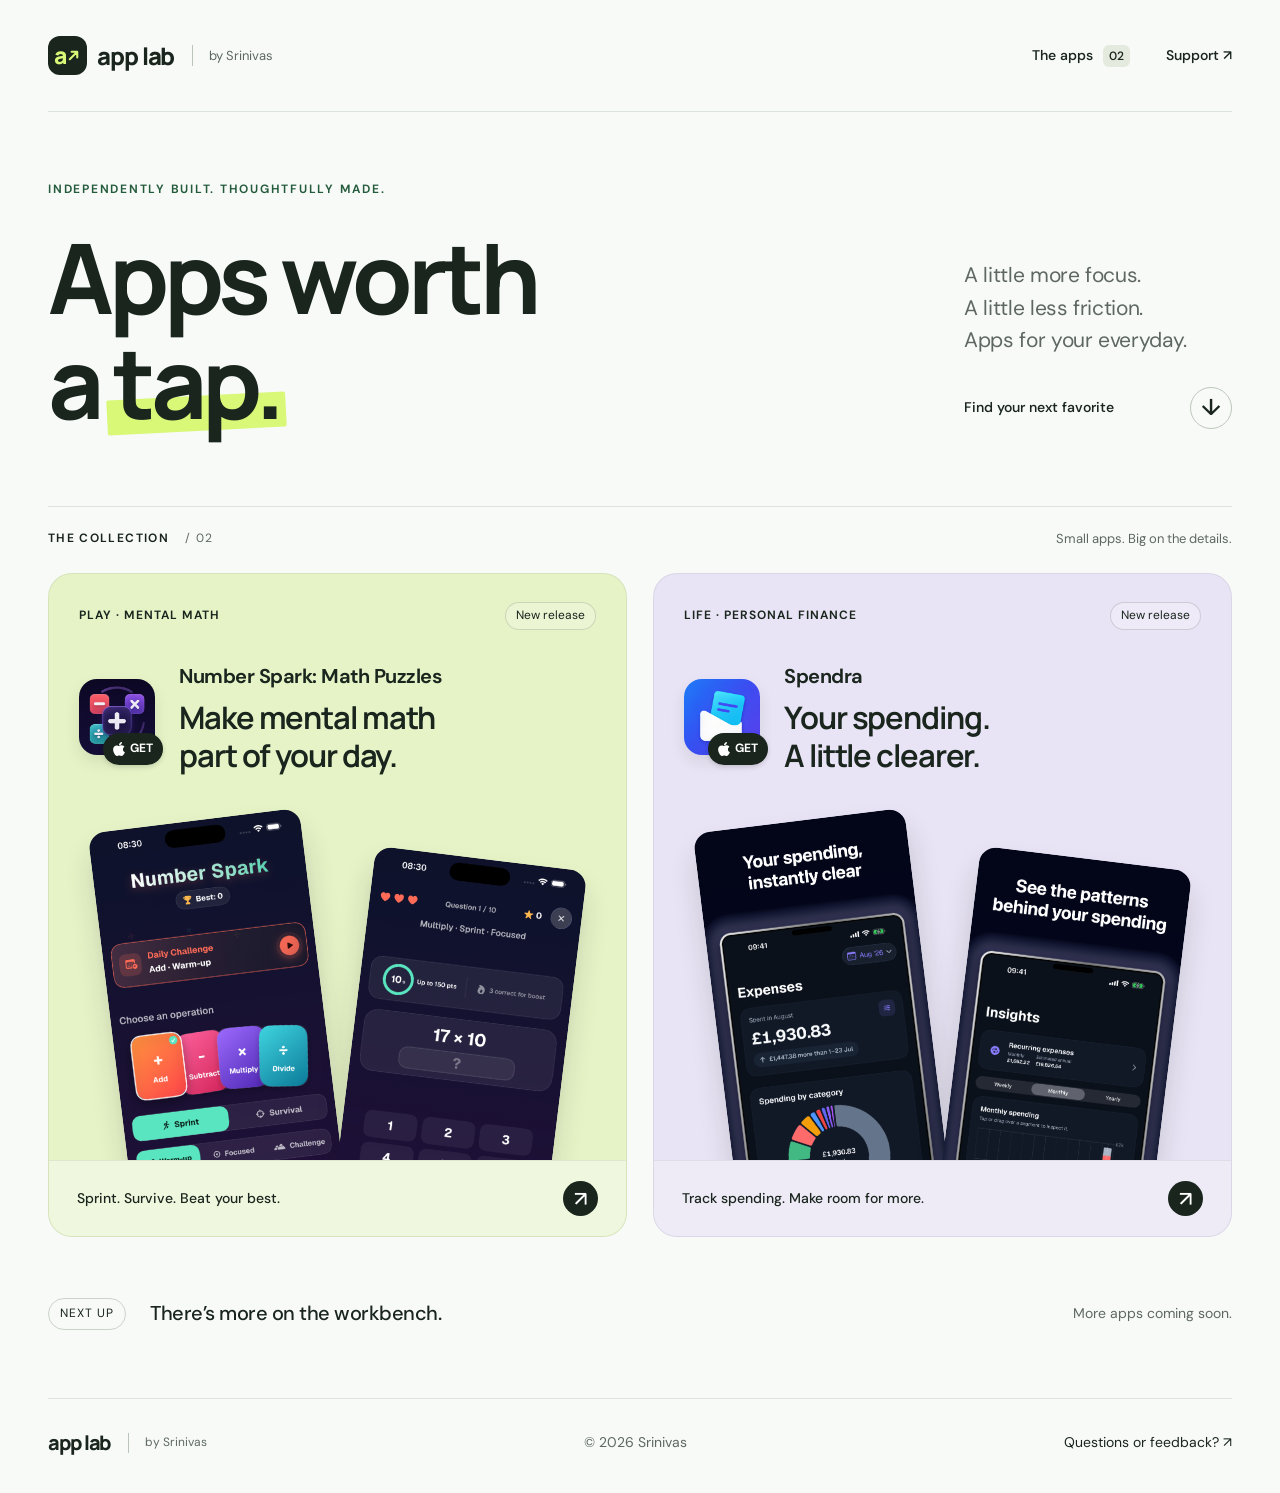
==== commit d4637d3f: "Correct App Store name to Number Spark: Math Puzzles" ====
--- a/index.html
+++ b/index.html
@@ -1,10 +1,10 @@
 <!DOCTYPE html>
-<html lang="en"><head><meta charset="UTF-8"><meta name="viewport" content="width=device-width, initial-scale=1.0"><meta name="description" content="Independent apps by Srinivas. Sharpen your mental math with Math Puzzles and make sense of everyday spending with Spendra."><meta name="theme-color" content="#f8faf8"><title>Srinivas’s App Lab — Apps worth a tap.</title><link rel="icon" href="icon.png"><link rel="stylesheet" href="style.css?v=20260910-1"></head>
+<html lang="en"><head><meta charset="UTF-8"><meta name="viewport" content="width=device-width, initial-scale=1.0"><meta name="description" content="Independent apps by Srinivas. Sharpen your mental math with Number Spark: Math Puzzles and make sense of everyday spending with Spendra."><meta name="theme-color" content="#f8faf8"><title>Srinivas’s App Lab — Apps worth a tap.</title><link rel="icon" href="icon.png"><link rel="stylesheet" href="style.css?v=20260910-1"></head>
 <body class="portfolio"><a class="skip-link" href="#main">Skip to content</a>
 <header class="site-header shell"><div class="wordmark"><span class="brand-mark" aria-hidden="true"><span>a</span><svg viewBox="0 0 16 16" focusable="false"><path d="M4 12 12 4m-6 0h6v6"/></svg></span>app lab<span class="byline">by Srinivas</span></div><nav aria-label="Main navigation"><a href="#apps">The apps <span class="nav-count">02</span></a><a href="support.html">Support ↗</a></nav></header>
 <main id="main" class="shell"><section class="hero" aria-labelledby="hero-title"><div class="eyebrow">INDEPENDENTLY BUILT. THOUGHTFULLY MADE.</div><div class="hero-row"><h1 id="hero-title">Apps worth<br>a <span class="tap-word">tap.</span></h1><div class="hero-aside"><p>A little more focus.<br>A little less friction.<br>Apps for your everyday.</p><a class="round-link" href="#apps"><span>Find your next favorite</span><span class="circle-arrow" aria-hidden="true">↓</span></a></div></div></section>
 <section id="apps" class="collection" aria-labelledby="collection-title"><div class="section-label"><h2 id="collection-title">THE COLLECTION <span>/ 02</span></h2><span>Small apps. Big on the details.</span></div><ul class="app-grid">
-<li class="app-card circuit-card"><a class="card-link" href="number-circuit/index.html" aria-label="Explore Math Puzzles"></a><div class="card-top"><span class="category">PLAY · MENTAL MATH</span><span class="badge">New release</span></div><div class="card-intro"><div class="app-icon-wrap"><img class="app-icon" src="number-circuit/icon.png" alt="Math Puzzles icon" width="72" height="72"><a class="store-pill" href="https://apps.apple.com/app/id6809030586" aria-label="Get Math Puzzles on the App Store"><svg viewBox="0 0 384 512" aria-hidden="true"><path d="M318.7 268.7c-.2-36.7 16.4-64.4 50-84.8-18.8-26.9-47.2-41.7-84.7-44.6-35.5-2.8-74.3 20.7-88.5 20.7-15 0-49.4-19.7-76-19.7C63.3 141 4 184.8 4 273.5q0 39.3 14.4 81.2c12.8 36.7 59 126.7 107.2 125.2 25.2-.6 43-17.9 75.8-17.9 31.8 0 48.3 17.9 76.4 17.9 48.6-.7 90.4-82.5 102.6-119.3-65.2-30.7-61.7-90-61.7-91.9zm-56.6-164.2c27.3-32.4 24.8-61.9 24-72.5-24.1 1.4-52 16.4-67.9 34.9-17.5 19.8-27.8 44.3-25.6 71.9 26.1 2 49.9-11.4 69.5-34.3z"/></svg><span>GET</span></a></div><div class="app-info"><h3>Math Puzzles</h3><p>Make mental math<br>part of your day.</p></div></div><div class="app-art"><img class="shot shot-one" src="number-circuit/metadata/screenshots/iphone/01-home.png" alt="Math Puzzles daily challenge and game modes" width="276" height="600"><img class="shot shot-two" src="number-circuit/metadata/screenshots/iphone/02-gameplay.png" alt="Math Puzzles timed mental math gameplay" width="276" height="600"></div><div class="card-bottom"><span>Sprint. Survive. Beat your best.</span><span class="card-arrow" aria-hidden="true">↗</span></div></li>
+<li class="app-card circuit-card"><a class="card-link" href="number-circuit/index.html" aria-label="Explore Number Spark: Math Puzzles"></a><div class="card-top"><span class="category">PLAY · MENTAL MATH</span><span class="badge">New release</span></div><div class="card-intro"><div class="app-icon-wrap"><img class="app-icon" src="number-circuit/icon.png" alt="Number Spark: Math Puzzles icon" width="72" height="72"><a class="store-pill" href="https://apps.apple.com/app/id6809030586" aria-label="Get Number Spark: Math Puzzles on the App Store"><svg viewBox="0 0 384 512" aria-hidden="true"><path d="M318.7 268.7c-.2-36.7 16.4-64.4 50-84.8-18.8-26.9-47.2-41.7-84.7-44.6-35.5-2.8-74.3 20.7-88.5 20.7-15 0-49.4-19.7-76-19.7C63.3 141 4 184.8 4 273.5q0 39.3 14.4 81.2c12.8 36.7 59 126.7 107.2 125.2 25.2-.6 43-17.9 75.8-17.9 31.8 0 48.3 17.9 76.4 17.9 48.6-.7 90.4-82.5 102.6-119.3-65.2-30.7-61.7-90-61.7-91.9zm-56.6-164.2c27.3-32.4 24.8-61.9 24-72.5-24.1 1.4-52 16.4-67.9 34.9-17.5 19.8-27.8 44.3-25.6 71.9 26.1 2 49.9-11.4 69.5-34.3z"/></svg><span>GET</span></a></div><div class="app-info"><h3>Number Spark: Math Puzzles</h3><p>Make mental math<br>part of your day.</p></div></div><div class="app-art"><img class="shot shot-one" src="number-circuit/metadata/screenshots/iphone/01-home.png" alt="Number Spark: Math Puzzles daily challenge and game modes" width="276" height="600"><img class="shot shot-two" src="number-circuit/metadata/screenshots/iphone/02-gameplay.png" alt="Number Spark: Math Puzzles timed mental math gameplay" width="276" height="600"></div><div class="card-bottom"><span>Sprint. Survive. Beat your best.</span><span class="card-arrow" aria-hidden="true">↗</span></div></li>
 <li class="app-card spendra-card"><a class="card-link" href="spendra/index.html" aria-label="Explore Spendra"></a><div class="card-top"><span class="category">LIFE · PERSONAL FINANCE</span><span class="badge">New release</span></div><div class="card-intro"><div class="app-icon-wrap"><img class="app-icon" src="spendra/icon.png" alt="Spendra icon" width="72" height="72"><a class="store-pill" href="https://apps.apple.com/app/id6809037599" aria-label="Get Spendra on the App Store"><svg viewBox="0 0 384 512" aria-hidden="true"><path d="M318.7 268.7c-.2-36.7 16.4-64.4 50-84.8-18.8-26.9-47.2-41.7-84.7-44.6-35.5-2.8-74.3 20.7-88.5 20.7-15 0-49.4-19.7-76-19.7C63.3 141 4 184.8 4 273.5q0 39.3 14.4 81.2c12.8 36.7 59 126.7 107.2 125.2 25.2-.6 43-17.9 75.8-17.9 31.8 0 48.3 17.9 76.4 17.9 48.6-.7 90.4-82.5 102.6-119.3-65.2-30.7-61.7-90-61.7-91.9zm-56.6-164.2c27.3-32.4 24.8-61.9 24-72.5-24.1 1.4-52 16.4-67.9 34.9-17.5 19.8-27.8 44.3-25.6 71.9 26.1 2 49.9-11.4 69.5-34.3z"/></svg><span>GET</span></a></div><div class="app-info"><h3>Spendra</h3><p>Your spending.<br>A little clearer.</p></div></div><div class="app-art"><img class="shot shot-one" src="spendra/metadata/screenshots/1.png" alt="Spendra monthly spending dashboard and category breakdown" width="945" height="2048"><img class="shot shot-two" src="spendra/metadata/screenshots/3.png" alt="Spendra spending insights and trends" width="945" height="2048"></div><div class="card-bottom"><span>Track spending. Make room for more.</span><span class="card-arrow" aria-hidden="true">↗</span></div></li>
 </ul></section><div class="closing-note"><span class="note-index">NEXT UP</span><p>There’s more on the workbench.</p><span>More apps coming soon.</span></div></main>
 <footer class="site-footer shell"><div class="wordmark">app lab<span class="byline">by Srinivas</span></div><span>© <span id="year">2026</span> Srinivas</span><a href="support.html">Questions or feedback? ↗</a></footer><script src="site.js"></script></body></html>
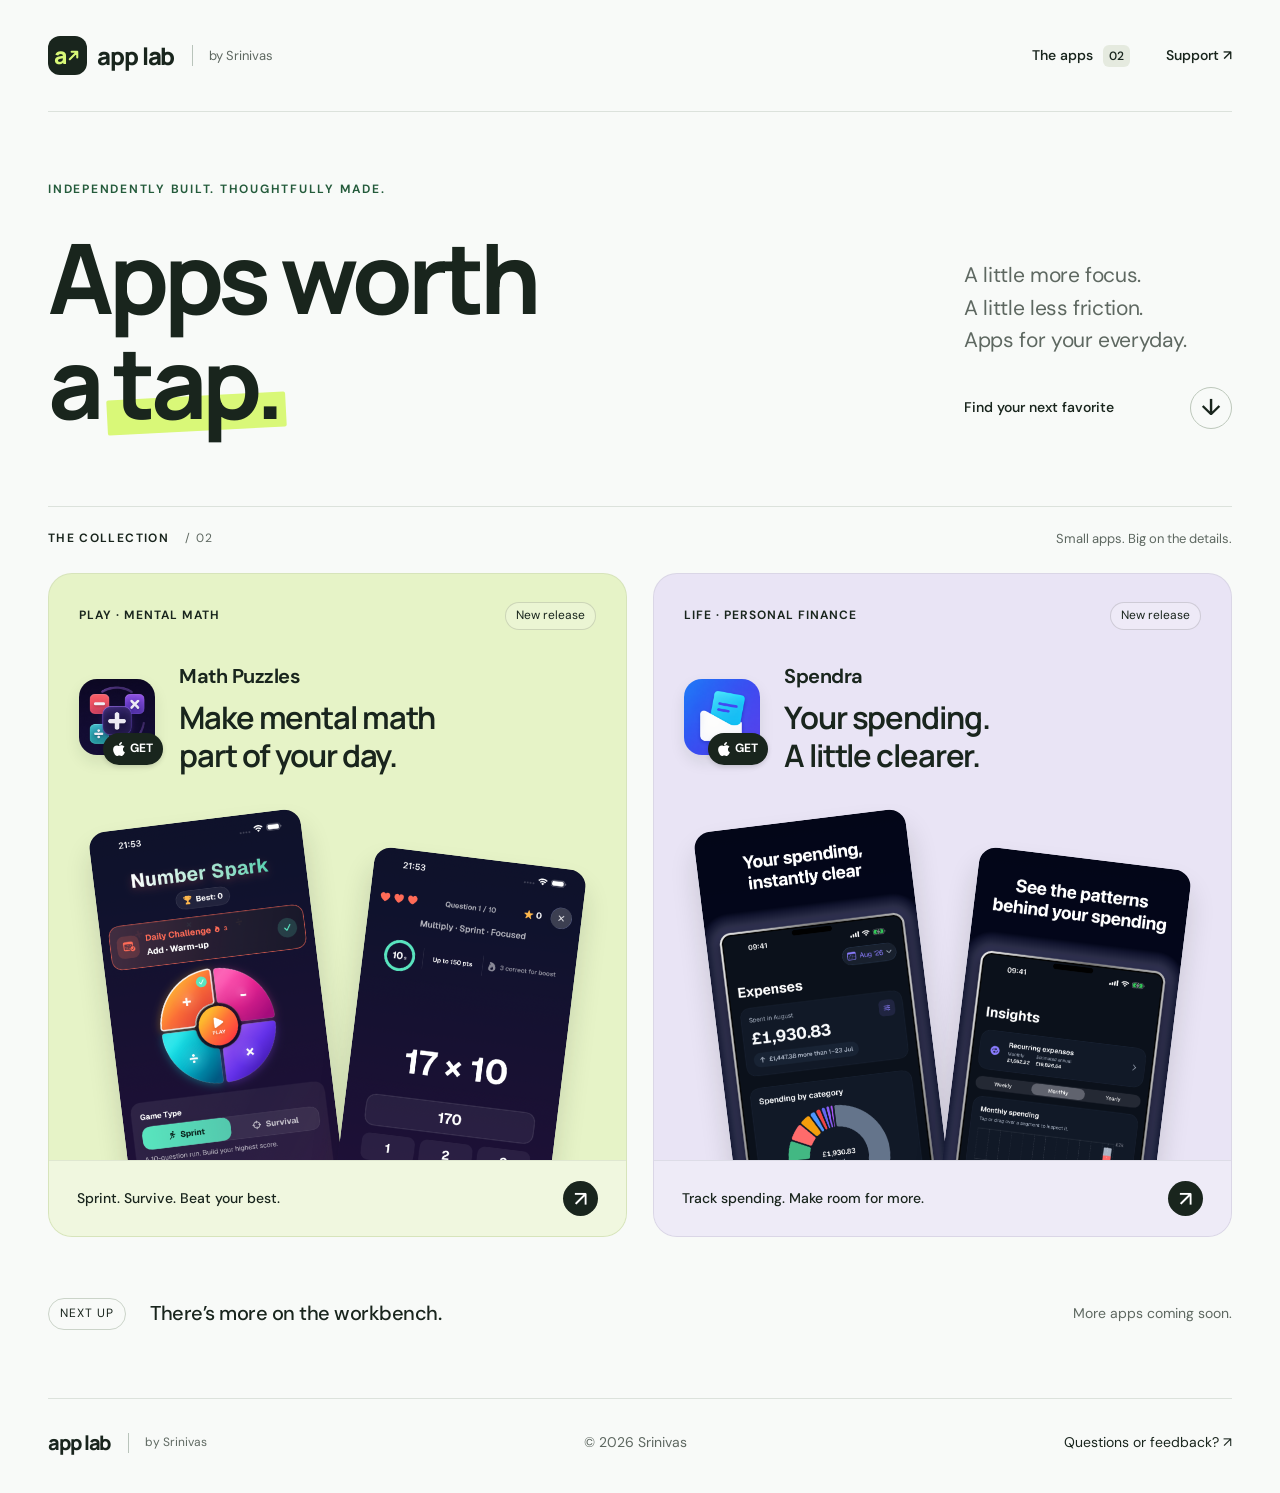
==== commit de6b2d53: "Update Math Puzzles app page" ====
--- a/index.html
+++ b/index.html
@@ -1,10 +1,10 @@
 <!DOCTYPE html>
-<html lang="en"><head><meta charset="UTF-8"><meta name="viewport" content="width=device-width, initial-scale=1.0"><meta name="description" content="Independent apps by Srinivas. Sharpen your mental math with Number Spark: Math Puzzles and make sense of everyday spending with Spendra."><meta name="theme-color" content="#f8faf8"><title>Srinivas’s App Lab — Apps worth a tap.</title><link rel="icon" href="icon.png"><link rel="stylesheet" href="style.css?v=20260910-1"></head>
+<html lang="en"><head><meta charset="UTF-8"><meta name="viewport" content="width=device-width, initial-scale=1.0"><meta name="description" content="Independent apps by Srinivas. Sharpen your mental math with Math Puzzles and make sense of everyday spending with Spendra."><meta name="theme-color" content="#f8faf8"><title>Srinivas’s App Lab — Apps worth a tap.</title><link rel="icon" href="icon.png"><link rel="stylesheet" href="style.css?v=20260910-1"></head>
 <body class="portfolio"><a class="skip-link" href="#main">Skip to content</a>
 <header class="site-header shell"><div class="wordmark"><span class="brand-mark" aria-hidden="true"><span>a</span><svg viewBox="0 0 16 16" focusable="false"><path d="M4 12 12 4m-6 0h6v6"/></svg></span>app lab<span class="byline">by Srinivas</span></div><nav aria-label="Main navigation"><a href="#apps">The apps <span class="nav-count">02</span></a><a href="support.html">Support ↗</a></nav></header>
 <main id="main" class="shell"><section class="hero" aria-labelledby="hero-title"><div class="eyebrow">INDEPENDENTLY BUILT. THOUGHTFULLY MADE.</div><div class="hero-row"><h1 id="hero-title">Apps worth<br>a <span class="tap-word">tap.</span></h1><div class="hero-aside"><p>A little more focus.<br>A little less friction.<br>Apps for your everyday.</p><a class="round-link" href="#apps"><span>Find your next favorite</span><span class="circle-arrow" aria-hidden="true">↓</span></a></div></div></section>
 <section id="apps" class="collection" aria-labelledby="collection-title"><div class="section-label"><h2 id="collection-title">THE COLLECTION <span>/ 02</span></h2><span>Small apps. Big on the details.</span></div><ul class="app-grid">
-<li class="app-card circuit-card"><a class="card-link" href="number-circuit/index.html" aria-label="Explore Number Spark: Math Puzzles"></a><div class="card-top"><span class="category">PLAY · MENTAL MATH</span><span class="badge">New release</span></div><div class="card-intro"><div class="app-icon-wrap"><img class="app-icon" src="number-circuit/icon.png" alt="Number Spark: Math Puzzles icon" width="72" height="72"><a class="store-pill" href="https://apps.apple.com/app/id6809030586" aria-label="Get Number Spark: Math Puzzles on the App Store"><svg viewBox="0 0 384 512" aria-hidden="true"><path d="M318.7 268.7c-.2-36.7 16.4-64.4 50-84.8-18.8-26.9-47.2-41.7-84.7-44.6-35.5-2.8-74.3 20.7-88.5 20.7-15 0-49.4-19.7-76-19.7C63.3 141 4 184.8 4 273.5q0 39.3 14.4 81.2c12.8 36.7 59 126.7 107.2 125.2 25.2-.6 43-17.9 75.8-17.9 31.8 0 48.3 17.9 76.4 17.9 48.6-.7 90.4-82.5 102.6-119.3-65.2-30.7-61.7-90-61.7-91.9zm-56.6-164.2c27.3-32.4 24.8-61.9 24-72.5-24.1 1.4-52 16.4-67.9 34.9-17.5 19.8-27.8 44.3-25.6 71.9 26.1 2 49.9-11.4 69.5-34.3z"/></svg><span>GET</span></a></div><div class="app-info"><h3>Number Spark: Math Puzzles</h3><p>Make mental math<br>part of your day.</p></div></div><div class="app-art"><img class="shot shot-one" src="number-circuit/metadata/screenshots/iphone/01-home.png" alt="Number Spark: Math Puzzles daily challenge and game modes" width="276" height="600"><img class="shot shot-two" src="number-circuit/metadata/screenshots/iphone/02-gameplay.png" alt="Number Spark: Math Puzzles timed mental math gameplay" width="276" height="600"></div><div class="card-bottom"><span>Sprint. Survive. Beat your best.</span><span class="card-arrow" aria-hidden="true">↗</span></div></li>
+<li class="app-card circuit-card"><a class="card-link" href="number-circuit/index.html" aria-label="Explore Math Puzzles"></a><div class="card-top"><span class="category">PLAY · MENTAL MATH</span><span class="badge">New release</span></div><div class="card-intro"><div class="app-icon-wrap"><img class="app-icon" src="number-circuit/icon.png" alt="Math Puzzles icon" width="72" height="72"><a class="store-pill" href="https://apps.apple.com/app/id6809030586" aria-label="Get Math Puzzles on the App Store"><svg viewBox="0 0 384 512" aria-hidden="true"><path d="M318.7 268.7c-.2-36.7 16.4-64.4 50-84.8-18.8-26.9-47.2-41.7-84.7-44.6-35.5-2.8-74.3 20.7-88.5 20.7-15 0-49.4-19.7-76-19.7C63.3 141 4 184.8 4 273.5q0 39.3 14.4 81.2c12.8 36.7 59 126.7 107.2 125.2 25.2-.6 43-17.9 75.8-17.9 31.8 0 48.3 17.9 76.4 17.9 48.6-.7 90.4-82.5 102.6-119.3-65.2-30.7-61.7-90-61.7-91.9zm-56.6-164.2c27.3-32.4 24.8-61.9 24-72.5-24.1 1.4-52 16.4-67.9 34.9-17.5 19.8-27.8 44.3-25.6 71.9 26.1 2 49.9-11.4 69.5-34.3z"/></svg><span>GET</span></a></div><div class="app-info"><h3>Math Puzzles</h3><p>Make mental math<br>part of your day.</p></div></div><div class="app-art"><img class="shot shot-one" src="number-circuit/metadata/screenshots/iphone/01-home.png" alt="Math Puzzles daily challenge and game modes" width="276" height="600"><img class="shot shot-two" src="number-circuit/metadata/screenshots/iphone/02-gameplay.png" alt="Math Puzzles timed mental math gameplay" width="276" height="600"></div><div class="card-bottom"><span>Sprint. Survive. Beat your best.</span><span class="card-arrow" aria-hidden="true">↗</span></div></li>
 <li class="app-card spendra-card"><a class="card-link" href="spendra/index.html" aria-label="Explore Spendra"></a><div class="card-top"><span class="category">LIFE · PERSONAL FINANCE</span><span class="badge">New release</span></div><div class="card-intro"><div class="app-icon-wrap"><img class="app-icon" src="spendra/icon.png" alt="Spendra icon" width="72" height="72"><a class="store-pill" href="https://apps.apple.com/app/id6809037599" aria-label="Get Spendra on the App Store"><svg viewBox="0 0 384 512" aria-hidden="true"><path d="M318.7 268.7c-.2-36.7 16.4-64.4 50-84.8-18.8-26.9-47.2-41.7-84.7-44.6-35.5-2.8-74.3 20.7-88.5 20.7-15 0-49.4-19.7-76-19.7C63.3 141 4 184.8 4 273.5q0 39.3 14.4 81.2c12.8 36.7 59 126.7 107.2 125.2 25.2-.6 43-17.9 75.8-17.9 31.8 0 48.3 17.9 76.4 17.9 48.6-.7 90.4-82.5 102.6-119.3-65.2-30.7-61.7-90-61.7-91.9zm-56.6-164.2c27.3-32.4 24.8-61.9 24-72.5-24.1 1.4-52 16.4-67.9 34.9-17.5 19.8-27.8 44.3-25.6 71.9 26.1 2 49.9-11.4 69.5-34.3z"/></svg><span>GET</span></a></div><div class="app-info"><h3>Spendra</h3><p>Your spending.<br>A little clearer.</p></div></div><div class="app-art"><img class="shot shot-one" src="spendra/metadata/screenshots/1.png" alt="Spendra monthly spending dashboard and category breakdown" width="945" height="2048"><img class="shot shot-two" src="spendra/metadata/screenshots/3.png" alt="Spendra spending insights and trends" width="945" height="2048"></div><div class="card-bottom"><span>Track spending. Make room for more.</span><span class="card-arrow" aria-hidden="true">↗</span></div></li>
 </ul></section><div class="closing-note"><span class="note-index">NEXT UP</span><p>There’s more on the workbench.</p><span>More apps coming soon.</span></div></main>
 <footer class="site-footer shell"><div class="wordmark">app lab<span class="byline">by Srinivas</span></div><span>© <span id="year">2026</span> Srinivas</span><a href="support.html">Questions or feedback? ↗</a></footer><script src="site.js"></script></body></html>
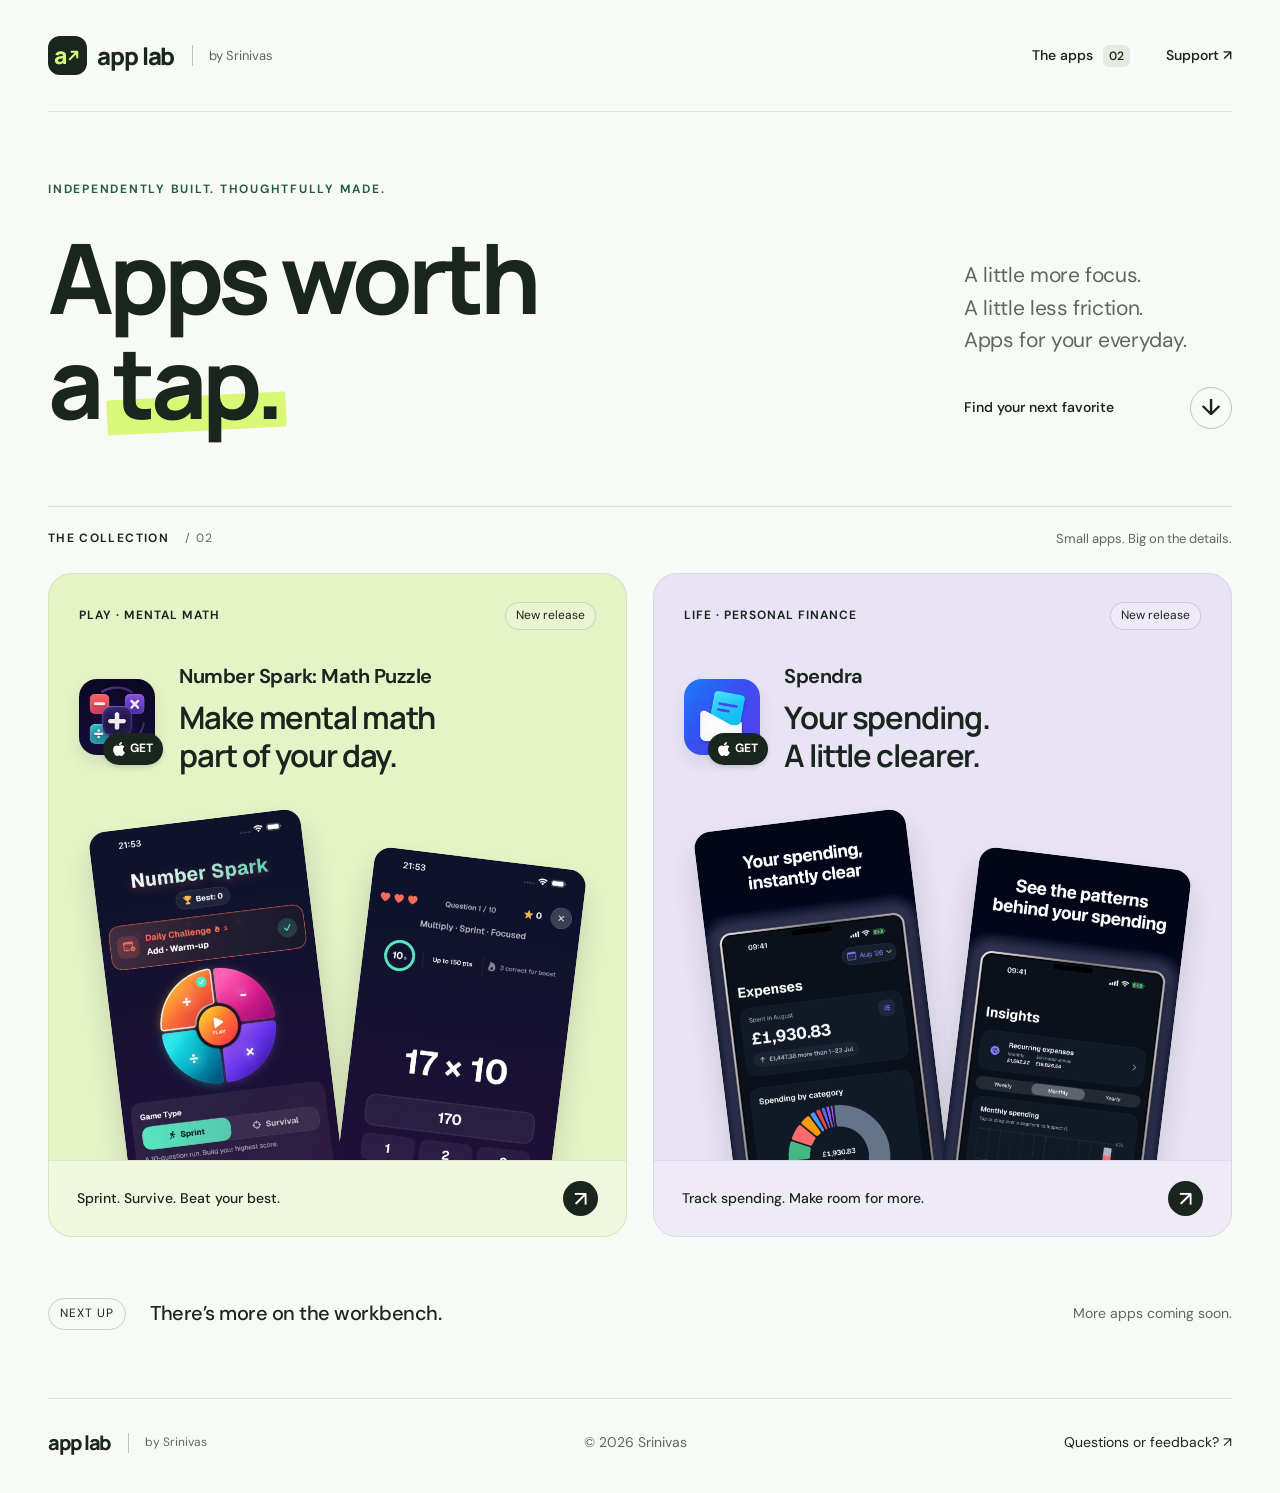
==== commit 390accf4: "Correct Number Spark product name" ====
--- a/index.html
+++ b/index.html
@@ -1,10 +1,10 @@
 <!DOCTYPE html>
-<html lang="en"><head><meta charset="UTF-8"><meta name="viewport" content="width=device-width, initial-scale=1.0"><meta name="description" content="Independent apps by Srinivas. Sharpen your mental math with Math Puzzles and make sense of everyday spending with Spendra."><meta name="theme-color" content="#f8faf8"><title>Srinivas’s App Lab — Apps worth a tap.</title><link rel="icon" href="icon.png"><link rel="stylesheet" href="style.css?v=20260910-1"></head>
+<html lang="en"><head><meta charset="UTF-8"><meta name="viewport" content="width=device-width, initial-scale=1.0"><meta name="description" content="Independent apps by Srinivas. Sharpen your mental math with Number Spark: Math Puzzle and make sense of everyday spending with Spendra."><meta name="theme-color" content="#f8faf8"><title>Srinivas’s App Lab — Apps worth a tap.</title><link rel="icon" href="icon.png"><link rel="stylesheet" href="style.css?v=20260910-1"></head>
 <body class="portfolio"><a class="skip-link" href="#main">Skip to content</a>
 <header class="site-header shell"><div class="wordmark"><span class="brand-mark" aria-hidden="true"><span>a</span><svg viewBox="0 0 16 16" focusable="false"><path d="M4 12 12 4m-6 0h6v6"/></svg></span>app lab<span class="byline">by Srinivas</span></div><nav aria-label="Main navigation"><a href="#apps">The apps <span class="nav-count">02</span></a><a href="support.html">Support ↗</a></nav></header>
 <main id="main" class="shell"><section class="hero" aria-labelledby="hero-title"><div class="eyebrow">INDEPENDENTLY BUILT. THOUGHTFULLY MADE.</div><div class="hero-row"><h1 id="hero-title">Apps worth<br>a <span class="tap-word">tap.</span></h1><div class="hero-aside"><p>A little more focus.<br>A little less friction.<br>Apps for your everyday.</p><a class="round-link" href="#apps"><span>Find your next favorite</span><span class="circle-arrow" aria-hidden="true">↓</span></a></div></div></section>
 <section id="apps" class="collection" aria-labelledby="collection-title"><div class="section-label"><h2 id="collection-title">THE COLLECTION <span>/ 02</span></h2><span>Small apps. Big on the details.</span></div><ul class="app-grid">
-<li class="app-card circuit-card"><a class="card-link" href="number-circuit/index.html" aria-label="Explore Math Puzzles"></a><div class="card-top"><span class="category">PLAY · MENTAL MATH</span><span class="badge">New release</span></div><div class="card-intro"><div class="app-icon-wrap"><img class="app-icon" src="number-circuit/icon.png" alt="Math Puzzles icon" width="72" height="72"><a class="store-pill" href="https://apps.apple.com/app/id6809030586" aria-label="Get Math Puzzles on the App Store"><svg viewBox="0 0 384 512" aria-hidden="true"><path d="M318.7 268.7c-.2-36.7 16.4-64.4 50-84.8-18.8-26.9-47.2-41.7-84.7-44.6-35.5-2.8-74.3 20.7-88.5 20.7-15 0-49.4-19.7-76-19.7C63.3 141 4 184.8 4 273.5q0 39.3 14.4 81.2c12.8 36.7 59 126.7 107.2 125.2 25.2-.6 43-17.9 75.8-17.9 31.8 0 48.3 17.9 76.4 17.9 48.6-.7 90.4-82.5 102.6-119.3-65.2-30.7-61.7-90-61.7-91.9zm-56.6-164.2c27.3-32.4 24.8-61.9 24-72.5-24.1 1.4-52 16.4-67.9 34.9-17.5 19.8-27.8 44.3-25.6 71.9 26.1 2 49.9-11.4 69.5-34.3z"/></svg><span>GET</span></a></div><div class="app-info"><h3>Math Puzzles</h3><p>Make mental math<br>part of your day.</p></div></div><div class="app-art"><img class="shot shot-one" src="number-circuit/metadata/screenshots/iphone/01-home.png" alt="Math Puzzles daily challenge and game modes" width="276" height="600"><img class="shot shot-two" src="number-circuit/metadata/screenshots/iphone/02-gameplay.png" alt="Math Puzzles timed mental math gameplay" width="276" height="600"></div><div class="card-bottom"><span>Sprint. Survive. Beat your best.</span><span class="card-arrow" aria-hidden="true">↗</span></div></li>
+<li class="app-card circuit-card"><a class="card-link" href="number-circuit/index.html" aria-label="Explore Number Spark: Math Puzzle"></a><div class="card-top"><span class="category">PLAY · MENTAL MATH</span><span class="badge">New release</span></div><div class="card-intro"><div class="app-icon-wrap"><img class="app-icon" src="number-circuit/icon.png" alt="Number Spark: Math Puzzle icon" width="72" height="72"><a class="store-pill" href="https://apps.apple.com/app/id6809030586" aria-label="Get Number Spark: Math Puzzle on the App Store"><svg viewBox="0 0 384 512" aria-hidden="true"><path d="M318.7 268.7c-.2-36.7 16.4-64.4 50-84.8-18.8-26.9-47.2-41.7-84.7-44.6-35.5-2.8-74.3 20.7-88.5 20.7-15 0-49.4-19.7-76-19.7C63.3 141 4 184.8 4 273.5q0 39.3 14.4 81.2c12.8 36.7 59 126.7 107.2 125.2 25.2-.6 43-17.9 75.8-17.9 31.8 0 48.3 17.9 76.4 17.9 48.6-.7 90.4-82.5 102.6-119.3-65.2-30.7-61.7-90-61.7-91.9zm-56.6-164.2c27.3-32.4 24.8-61.9 24-72.5-24.1 1.4-52 16.4-67.9 34.9-17.5 19.8-27.8 44.3-25.6 71.9 26.1 2 49.9-11.4 69.5-34.3z"/></svg><span>GET</span></a></div><div class="app-info"><h3>Number Spark: Math Puzzle</h3><p>Make mental math<br>part of your day.</p></div></div><div class="app-art"><img class="shot shot-one" src="number-circuit/metadata/screenshots/iphone/01-home.png" alt="Number Spark: Math Puzzle daily challenge and game modes" width="276" height="600"><img class="shot shot-two" src="number-circuit/metadata/screenshots/iphone/02-gameplay.png" alt="Number Spark: Math Puzzle timed mental math gameplay" width="276" height="600"></div><div class="card-bottom"><span>Sprint. Survive. Beat your best.</span><span class="card-arrow" aria-hidden="true">↗</span></div></li>
 <li class="app-card spendra-card"><a class="card-link" href="spendra/index.html" aria-label="Explore Spendra"></a><div class="card-top"><span class="category">LIFE · PERSONAL FINANCE</span><span class="badge">New release</span></div><div class="card-intro"><div class="app-icon-wrap"><img class="app-icon" src="spendra/icon.png" alt="Spendra icon" width="72" height="72"><a class="store-pill" href="https://apps.apple.com/app/id6809037599" aria-label="Get Spendra on the App Store"><svg viewBox="0 0 384 512" aria-hidden="true"><path d="M318.7 268.7c-.2-36.7 16.4-64.4 50-84.8-18.8-26.9-47.2-41.7-84.7-44.6-35.5-2.8-74.3 20.7-88.5 20.7-15 0-49.4-19.7-76-19.7C63.3 141 4 184.8 4 273.5q0 39.3 14.4 81.2c12.8 36.7 59 126.7 107.2 125.2 25.2-.6 43-17.9 75.8-17.9 31.8 0 48.3 17.9 76.4 17.9 48.6-.7 90.4-82.5 102.6-119.3-65.2-30.7-61.7-90-61.7-91.9zm-56.6-164.2c27.3-32.4 24.8-61.9 24-72.5-24.1 1.4-52 16.4-67.9 34.9-17.5 19.8-27.8 44.3-25.6 71.9 26.1 2 49.9-11.4 69.5-34.3z"/></svg><span>GET</span></a></div><div class="app-info"><h3>Spendra</h3><p>Your spending.<br>A little clearer.</p></div></div><div class="app-art"><img class="shot shot-one" src="spendra/metadata/screenshots/1.png" alt="Spendra monthly spending dashboard and category breakdown" width="945" height="2048"><img class="shot shot-two" src="spendra/metadata/screenshots/3.png" alt="Spendra spending insights and trends" width="945" height="2048"></div><div class="card-bottom"><span>Track spending. Make room for more.</span><span class="card-arrow" aria-hidden="true">↗</span></div></li>
 </ul></section><div class="closing-note"><span class="note-index">NEXT UP</span><p>There’s more on the workbench.</p><span>More apps coming soon.</span></div></main>
 <footer class="site-footer shell"><div class="wordmark">app lab<span class="byline">by Srinivas</span></div><span>© <span id="year">2026</span> Srinivas</span><a href="support.html">Questions or feedback? ↗</a></footer><script src="site.js"></script></body></html>
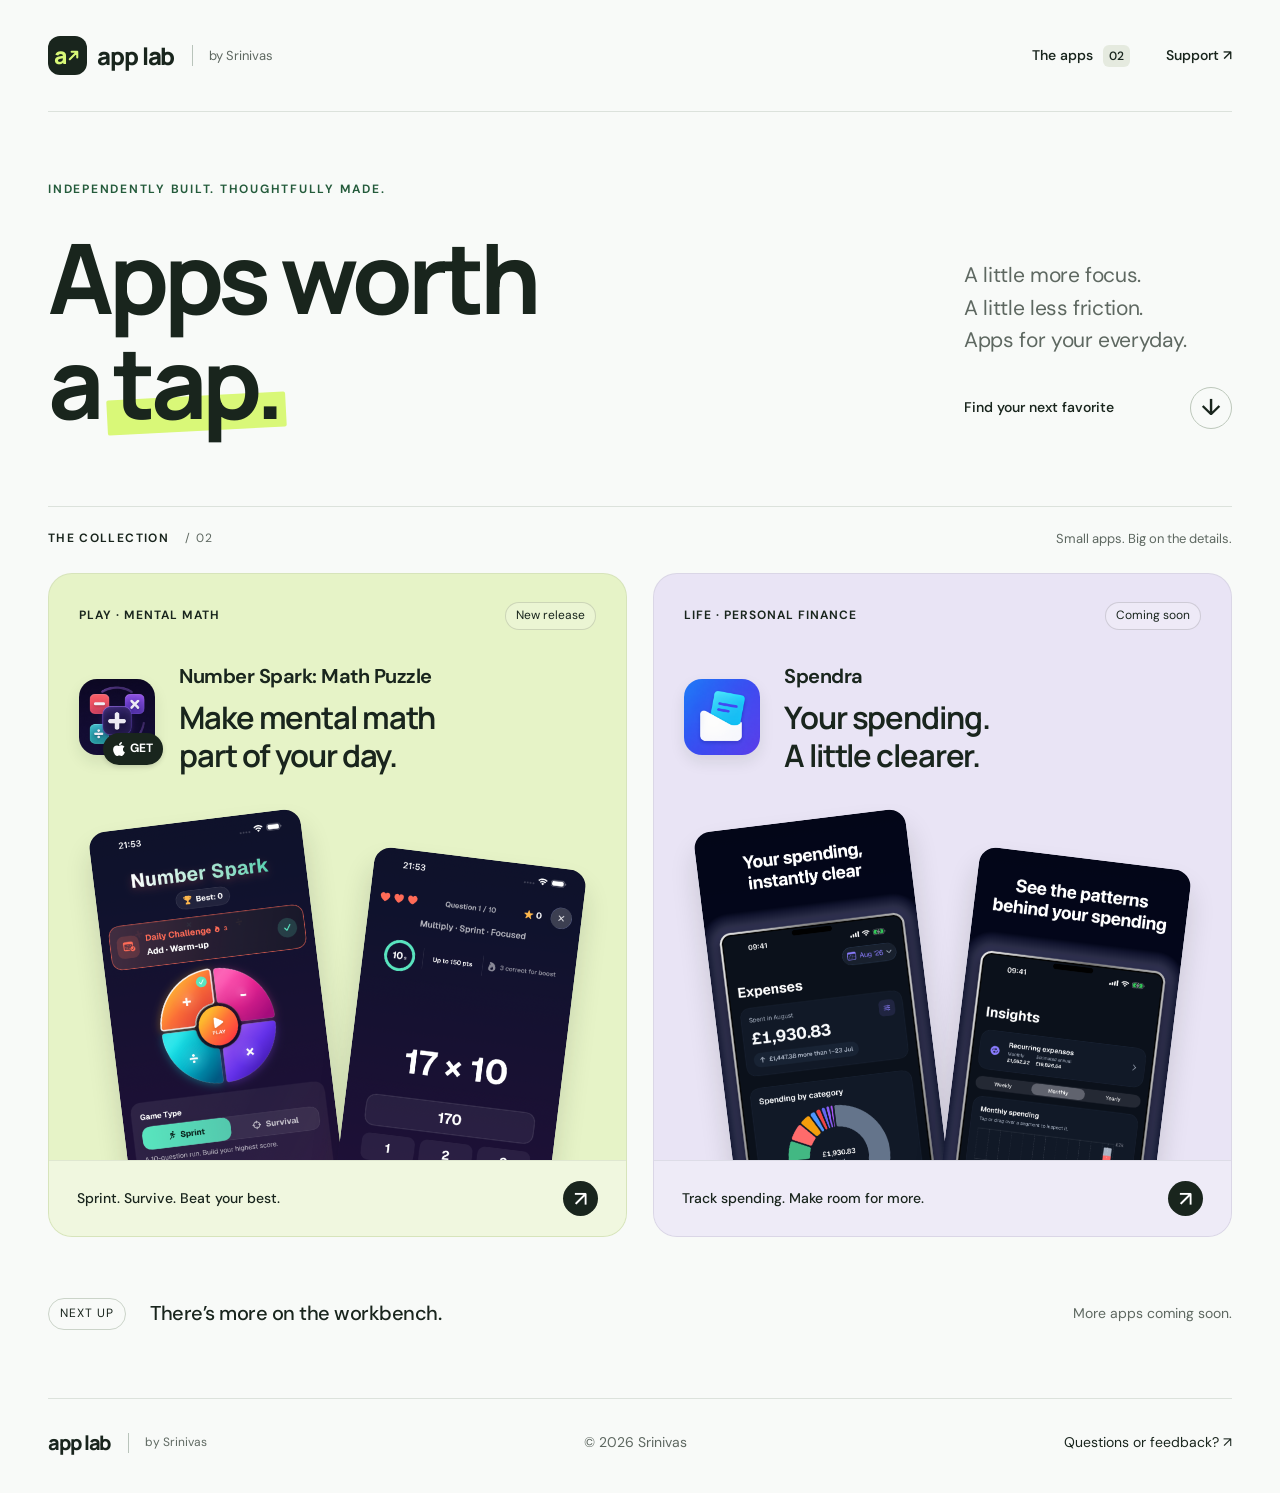
==== commit e20750f8: "Mark Spendra as coming soon" ====
--- a/index.html
+++ b/index.html
@@ -5,6 +5,6 @@
 <main id="main" class="shell"><section class="hero" aria-labelledby="hero-title"><div class="eyebrow">INDEPENDENTLY BUILT. THOUGHTFULLY MADE.</div><div class="hero-row"><h1 id="hero-title">Apps worth<br>a <span class="tap-word">tap.</span></h1><div class="hero-aside"><p>A little more focus.<br>A little less friction.<br>Apps for your everyday.</p><a class="round-link" href="#apps"><span>Find your next favorite</span><span class="circle-arrow" aria-hidden="true">↓</span></a></div></div></section>
 <section id="apps" class="collection" aria-labelledby="collection-title"><div class="section-label"><h2 id="collection-title">THE COLLECTION <span>/ 02</span></h2><span>Small apps. Big on the details.</span></div><ul class="app-grid">
 <li class="app-card circuit-card"><a class="card-link" href="number-circuit/index.html" aria-label="Explore Number Spark: Math Puzzle"></a><div class="card-top"><span class="category">PLAY · MENTAL MATH</span><span class="badge">New release</span></div><div class="card-intro"><div class="app-icon-wrap"><img class="app-icon" src="number-circuit/icon.png" alt="Number Spark: Math Puzzle icon" width="72" height="72"><a class="store-pill" href="https://apps.apple.com/app/id6809030586" aria-label="Get Number Spark: Math Puzzle on the App Store"><svg viewBox="0 0 384 512" aria-hidden="true"><path d="M318.7 268.7c-.2-36.7 16.4-64.4 50-84.8-18.8-26.9-47.2-41.7-84.7-44.6-35.5-2.8-74.3 20.7-88.5 20.7-15 0-49.4-19.7-76-19.7C63.3 141 4 184.8 4 273.5q0 39.3 14.4 81.2c12.8 36.7 59 126.7 107.2 125.2 25.2-.6 43-17.9 75.8-17.9 31.8 0 48.3 17.9 76.4 17.9 48.6-.7 90.4-82.5 102.6-119.3-65.2-30.7-61.7-90-61.7-91.9zm-56.6-164.2c27.3-32.4 24.8-61.9 24-72.5-24.1 1.4-52 16.4-67.9 34.9-17.5 19.8-27.8 44.3-25.6 71.9 26.1 2 49.9-11.4 69.5-34.3z"/></svg><span>GET</span></a></div><div class="app-info"><h3>Number Spark: Math Puzzle</h3><p>Make mental math<br>part of your day.</p></div></div><div class="app-art"><img class="shot shot-one" src="number-circuit/metadata/screenshots/iphone/01-home.png" alt="Number Spark: Math Puzzle daily challenge and game modes" width="276" height="600"><img class="shot shot-two" src="number-circuit/metadata/screenshots/iphone/02-gameplay.png" alt="Number Spark: Math Puzzle timed mental math gameplay" width="276" height="600"></div><div class="card-bottom"><span>Sprint. Survive. Beat your best.</span><span class="card-arrow" aria-hidden="true">↗</span></div></li>
-<li class="app-card spendra-card"><a class="card-link" href="spendra/index.html" aria-label="Explore Spendra"></a><div class="card-top"><span class="category">LIFE · PERSONAL FINANCE</span><span class="badge">New release</span></div><div class="card-intro"><div class="app-icon-wrap"><img class="app-icon" src="spendra/icon.png" alt="Spendra icon" width="72" height="72"><a class="store-pill" href="https://apps.apple.com/app/id6809037599" aria-label="Get Spendra on the App Store"><svg viewBox="0 0 384 512" aria-hidden="true"><path d="M318.7 268.7c-.2-36.7 16.4-64.4 50-84.8-18.8-26.9-47.2-41.7-84.7-44.6-35.5-2.8-74.3 20.7-88.5 20.7-15 0-49.4-19.7-76-19.7C63.3 141 4 184.8 4 273.5q0 39.3 14.4 81.2c12.8 36.7 59 126.7 107.2 125.2 25.2-.6 43-17.9 75.8-17.9 31.8 0 48.3 17.9 76.4 17.9 48.6-.7 90.4-82.5 102.6-119.3-65.2-30.7-61.7-90-61.7-91.9zm-56.6-164.2c27.3-32.4 24.8-61.9 24-72.5-24.1 1.4-52 16.4-67.9 34.9-17.5 19.8-27.8 44.3-25.6 71.9 26.1 2 49.9-11.4 69.5-34.3z"/></svg><span>GET</span></a></div><div class="app-info"><h3>Spendra</h3><p>Your spending.<br>A little clearer.</p></div></div><div class="app-art"><img class="shot shot-one" src="spendra/metadata/screenshots/1.png" alt="Spendra monthly spending dashboard and category breakdown" width="945" height="2048"><img class="shot shot-two" src="spendra/metadata/screenshots/3.png" alt="Spendra spending insights and trends" width="945" height="2048"></div><div class="card-bottom"><span>Track spending. Make room for more.</span><span class="card-arrow" aria-hidden="true">↗</span></div></li>
+<li class="app-card spendra-card"><a class="card-link" href="spendra/index.html" aria-label="Explore Spendra"></a><div class="card-top"><span class="category">LIFE · PERSONAL FINANCE</span><span class="badge">Coming soon</span></div><div class="card-intro"><div class="app-icon-wrap"><img class="app-icon" src="spendra/icon.png" alt="Spendra icon" width="72" height="72"></div><div class="app-info"><h3>Spendra</h3><p>Your spending.<br>A little clearer.</p></div></div><div class="app-art"><img class="shot shot-one" src="spendra/metadata/screenshots/1.png" alt="Spendra monthly spending dashboard and category breakdown" width="945" height="2048"><img class="shot shot-two" src="spendra/metadata/screenshots/3.png" alt="Spendra spending insights and trends" width="945" height="2048"></div><div class="card-bottom"><span>Track spending. Make room for more.</span><span class="card-arrow" aria-hidden="true">↗</span></div></li>
 </ul></section><div class="closing-note"><span class="note-index">NEXT UP</span><p>There’s more on the workbench.</p><span>More apps coming soon.</span></div></main>
 <footer class="site-footer shell"><div class="wordmark">app lab<span class="byline">by Srinivas</span></div><span>© <span id="year">2026</span> Srinivas</span><a href="support.html">Questions or feedback? ↗</a></footer><script src="site.js"></script></body></html>
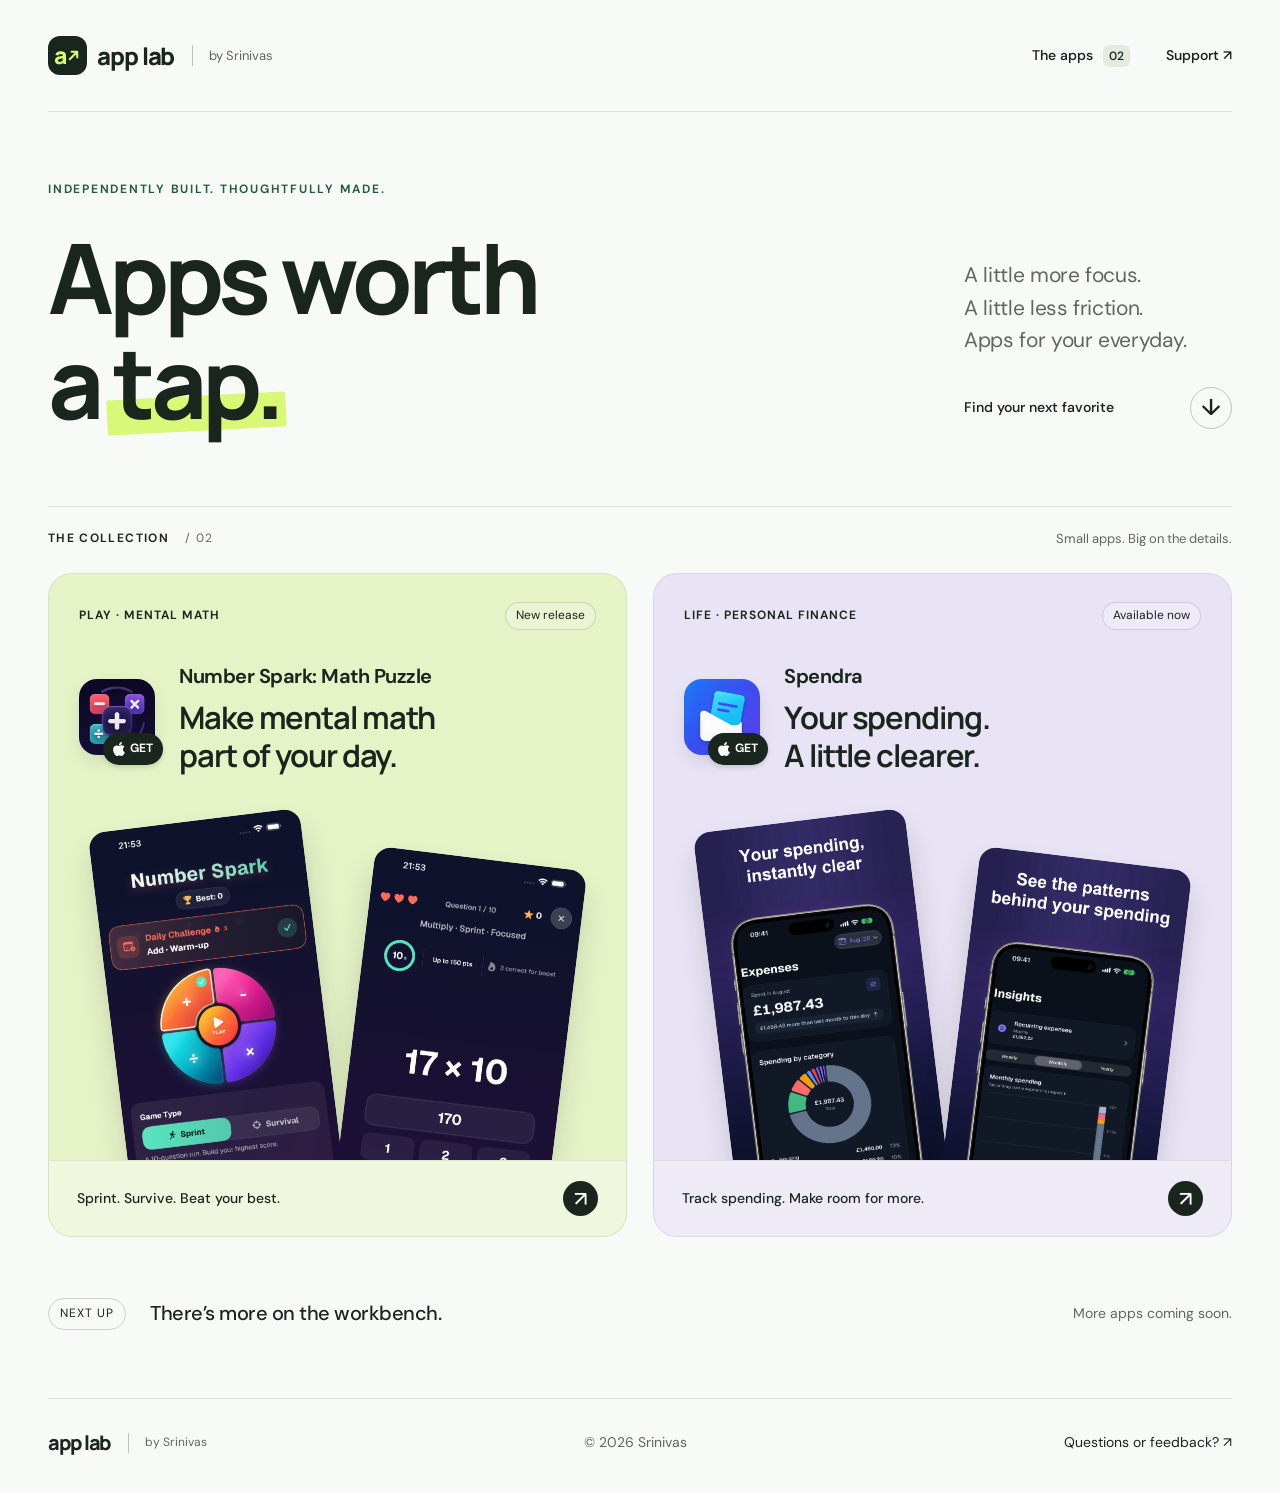
==== commit f6832e7b: "Mark Spendra available on the App Store" ====
--- a/index.html
+++ b/index.html
@@ -5,6 +5,6 @@
 <main id="main" class="shell"><section class="hero" aria-labelledby="hero-title"><div class="eyebrow">INDEPENDENTLY BUILT. THOUGHTFULLY MADE.</div><div class="hero-row"><h1 id="hero-title">Apps worth<br>a <span class="tap-word">tap.</span></h1><div class="hero-aside"><p>A little more focus.<br>A little less friction.<br>Apps for your everyday.</p><a class="round-link" href="#apps"><span>Find your next favorite</span><span class="circle-arrow" aria-hidden="true">↓</span></a></div></div></section>
 <section id="apps" class="collection" aria-labelledby="collection-title"><div class="section-label"><h2 id="collection-title">THE COLLECTION <span>/ 02</span></h2><span>Small apps. Big on the details.</span></div><ul class="app-grid">
 <li class="app-card circuit-card"><a class="card-link" href="number-circuit/index.html" aria-label="Explore Number Spark: Math Puzzle"></a><div class="card-top"><span class="category">PLAY · MENTAL MATH</span><span class="badge">New release</span></div><div class="card-intro"><div class="app-icon-wrap"><img class="app-icon" src="number-circuit/icon.png" alt="Number Spark: Math Puzzle icon" width="72" height="72"><a class="store-pill" href="https://apps.apple.com/app/id6809030586" aria-label="Get Number Spark: Math Puzzle on the App Store"><svg viewBox="0 0 384 512" aria-hidden="true"><path d="M318.7 268.7c-.2-36.7 16.4-64.4 50-84.8-18.8-26.9-47.2-41.7-84.7-44.6-35.5-2.8-74.3 20.7-88.5 20.7-15 0-49.4-19.7-76-19.7C63.3 141 4 184.8 4 273.5q0 39.3 14.4 81.2c12.8 36.7 59 126.7 107.2 125.2 25.2-.6 43-17.9 75.8-17.9 31.8 0 48.3 17.9 76.4 17.9 48.6-.7 90.4-82.5 102.6-119.3-65.2-30.7-61.7-90-61.7-91.9zm-56.6-164.2c27.3-32.4 24.8-61.9 24-72.5-24.1 1.4-52 16.4-67.9 34.9-17.5 19.8-27.8 44.3-25.6 71.9 26.1 2 49.9-11.4 69.5-34.3z"/></svg><span>GET</span></a></div><div class="app-info"><h3>Number Spark: Math Puzzle</h3><p>Make mental math<br>part of your day.</p></div></div><div class="app-art"><img class="shot shot-one" src="number-circuit/metadata/screenshots/iphone/01-home.png" alt="Number Spark: Math Puzzle daily challenge and game modes" width="276" height="600"><img class="shot shot-two" src="number-circuit/metadata/screenshots/iphone/02-gameplay.png" alt="Number Spark: Math Puzzle timed mental math gameplay" width="276" height="600"></div><div class="card-bottom"><span>Sprint. Survive. Beat your best.</span><span class="card-arrow" aria-hidden="true">↗</span></div></li>
-<li class="app-card spendra-card"><a class="card-link" href="spendra/index.html" aria-label="Explore Spendra"></a><div class="card-top"><span class="category">LIFE · PERSONAL FINANCE</span><span class="badge">Coming soon</span></div><div class="card-intro"><div class="app-icon-wrap"><img class="app-icon" src="spendra/icon.png" alt="Spendra icon" width="72" height="72"></div><div class="app-info"><h3>Spendra</h3><p>Your spending.<br>A little clearer.</p></div></div><div class="app-art"><img class="shot shot-one" src="spendra/metadata/screenshots/1.png" alt="Spendra monthly spending dashboard and category breakdown" width="945" height="2048"><img class="shot shot-two" src="spendra/metadata/screenshots/3.png" alt="Spendra spending insights and trends" width="945" height="2048"></div><div class="card-bottom"><span>Track spending. Make room for more.</span><span class="card-arrow" aria-hidden="true">↗</span></div></li>
+<li class="app-card spendra-card"><a class="card-link" href="spendra/index.html" aria-label="Explore Spendra"></a><div class="card-top"><span class="category">LIFE · PERSONAL FINANCE</span><span class="badge">Available now</span></div><div class="card-intro"><div class="app-icon-wrap"><img class="app-icon" src="spendra/icon.png" alt="Spendra icon" width="72" height="72"><a class="store-pill" href="https://apps.apple.com/app/id6809037599" aria-label="Get Spendra on the App Store"><svg viewBox="0 0 384 512" aria-hidden="true"><path d="M318.7 268.7c-.2-36.7 16.4-64.4 50-84.8-18.8-26.9-47.2-41.7-84.7-44.6-35.5-2.8-74.3 20.7-88.5 20.7-15 0-49.4-19.7-76-19.7C63.3 141 4 184.8 4 273.5q0 39.3 14.4 81.2c12.8 36.7 59 126.7 107.2 125.2 25.2-.6 43-17.9 75.8-17.9 31.8 0 48.3 17.9 76.4 17.9 48.6-.7 90.4-82.5 102.6-119.3-65.2-30.7-61.7-90-61.7-91.9zm-56.6-164.2c27.3-32.4 24.8-61.9 24-72.5-24.1 1.4-52 16.4-67.9 34.9-17.5 19.8-27.8 44.3-25.6 71.9 26.1 2 49.9-11.4 69.5-34.3z"/></svg><span>GET</span></a></div><div class="app-info"><h3>Spendra</h3><p>Your spending.<br>A little clearer.</p></div></div><div class="app-art"><img class="shot shot-one" src="spendra/metadata/screenshots/1.png" alt="Spendra monthly spending dashboard and category breakdown" width="945" height="2048"><img class="shot shot-two" src="spendra/metadata/screenshots/3.png" alt="Spendra spending insights and trends" width="945" height="2048"></div><div class="card-bottom"><span>Track spending. Make room for more.</span><span class="card-arrow" aria-hidden="true">↗</span></div></li>
 </ul></section><div class="closing-note"><span class="note-index">NEXT UP</span><p>There’s more on the workbench.</p><span>More apps coming soon.</span></div></main>
 <footer class="site-footer shell"><div class="wordmark">app lab<span class="byline">by Srinivas</span></div><span>© <span id="year">2026</span> Srinivas</span><a href="support.html">Questions or feedback? ↗</a></footer><script src="site.js"></script></body></html>
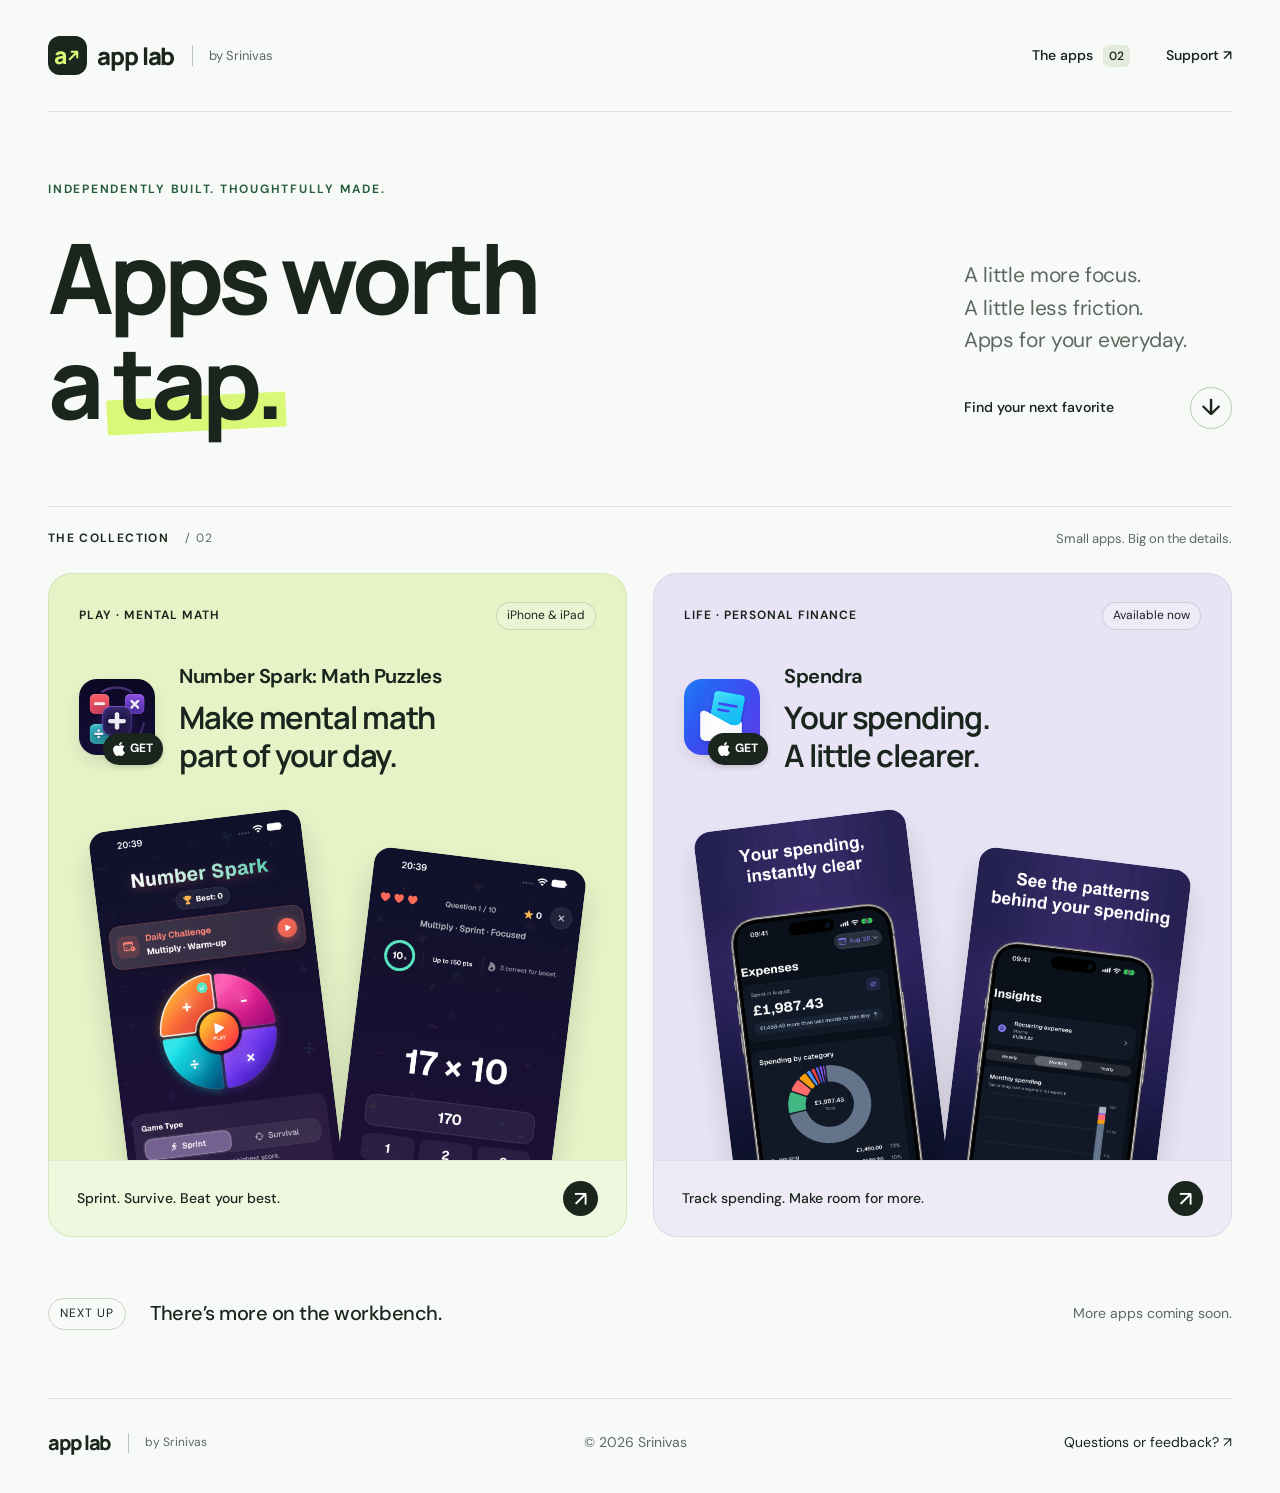
==== commit 64a6637f: "Update Number Spark 1.5 screenshots and metadata" ====
--- a/index.html
+++ b/index.html
@@ -1,10 +1,10 @@
 <!DOCTYPE html>
-<html lang="en"><head><meta charset="UTF-8"><meta name="viewport" content="width=device-width, initial-scale=1.0"><meta name="description" content="Independent apps by Srinivas. Sharpen your mental math with Number Spark: Math Puzzle and make sense of everyday spending with Spendra."><meta name="theme-color" content="#f8faf8"><title>Srinivas’s App Lab — Apps worth a tap.</title><link rel="icon" href="icon.png"><link rel="stylesheet" href="style.css?v=20260910-1"></head>
+<html lang="en"><head><meta charset="UTF-8"><meta name="viewport" content="width=device-width, initial-scale=1.0"><meta name="description" content="Independent apps by Srinivas. Sharpen your mental math with Number Spark: Math Puzzles and make sense of everyday spending with Spendra."><meta name="theme-color" content="#f8faf8"><title>Srinivas’s App Lab — Apps worth a tap.</title><link rel="icon" href="icon.png"><link rel="stylesheet" href="style.css?v=20260910-1"></head>
 <body class="portfolio"><a class="skip-link" href="#main">Skip to content</a>
 <header class="site-header shell"><div class="wordmark"><span class="brand-mark" aria-hidden="true"><span>a</span><svg viewBox="0 0 16 16" focusable="false"><path d="M4 12 12 4m-6 0h6v6"/></svg></span>app lab<span class="byline">by Srinivas</span></div><nav aria-label="Main navigation"><a href="#apps">The apps <span class="nav-count">02</span></a><a href="support.html">Support ↗</a></nav></header>
 <main id="main" class="shell"><section class="hero" aria-labelledby="hero-title"><div class="eyebrow">INDEPENDENTLY BUILT. THOUGHTFULLY MADE.</div><div class="hero-row"><h1 id="hero-title">Apps worth<br>a <span class="tap-word">tap.</span></h1><div class="hero-aside"><p>A little more focus.<br>A little less friction.<br>Apps for your everyday.</p><a class="round-link" href="#apps"><span>Find your next favorite</span><span class="circle-arrow" aria-hidden="true">↓</span></a></div></div></section>
 <section id="apps" class="collection" aria-labelledby="collection-title"><div class="section-label"><h2 id="collection-title">THE COLLECTION <span>/ 02</span></h2><span>Small apps. Big on the details.</span></div><ul class="app-grid">
-<li class="app-card circuit-card"><a class="card-link" href="number-circuit/index.html" aria-label="Explore Number Spark: Math Puzzle"></a><div class="card-top"><span class="category">PLAY · MENTAL MATH</span><span class="badge">New release</span></div><div class="card-intro"><div class="app-icon-wrap"><img class="app-icon" src="number-circuit/icon.png" alt="Number Spark: Math Puzzle icon" width="72" height="72"><a class="store-pill" href="https://apps.apple.com/app/id6809030586" aria-label="Get Number Spark: Math Puzzle on the App Store"><svg viewBox="0 0 384 512" aria-hidden="true"><path d="M318.7 268.7c-.2-36.7 16.4-64.4 50-84.8-18.8-26.9-47.2-41.7-84.7-44.6-35.5-2.8-74.3 20.7-88.5 20.7-15 0-49.4-19.7-76-19.7C63.3 141 4 184.8 4 273.5q0 39.3 14.4 81.2c12.8 36.7 59 126.7 107.2 125.2 25.2-.6 43-17.9 75.8-17.9 31.8 0 48.3 17.9 76.4 17.9 48.6-.7 90.4-82.5 102.6-119.3-65.2-30.7-61.7-90-61.7-91.9zm-56.6-164.2c27.3-32.4 24.8-61.9 24-72.5-24.1 1.4-52 16.4-67.9 34.9-17.5 19.8-27.8 44.3-25.6 71.9 26.1 2 49.9-11.4 69.5-34.3z"/></svg><span>GET</span></a></div><div class="app-info"><h3>Number Spark: Math Puzzle</h3><p>Make mental math<br>part of your day.</p></div></div><div class="app-art"><img class="shot shot-one" src="number-circuit/metadata/screenshots/iphone/01-home.png" alt="Number Spark: Math Puzzle daily challenge and game modes" width="276" height="600"><img class="shot shot-two" src="number-circuit/metadata/screenshots/iphone/02-gameplay.png" alt="Number Spark: Math Puzzle timed mental math gameplay" width="276" height="600"></div><div class="card-bottom"><span>Sprint. Survive. Beat your best.</span><span class="card-arrow" aria-hidden="true">↗</span></div></li>
+<li class="app-card circuit-card"><a class="card-link" href="number-circuit/index.html" aria-label="Explore Number Spark: Math Puzzles"></a><div class="card-top"><span class="category">PLAY · MENTAL MATH</span><span class="badge">iPhone &amp; iPad</span></div><div class="card-intro"><div class="app-icon-wrap"><img class="app-icon" src="number-circuit/icon.png" alt="Number Spark: Math Puzzles icon" width="72" height="72"><a class="store-pill" href="https://apps.apple.com/app/id6809030586" aria-label="Get Number Spark: Math Puzzles on the App Store"><svg viewBox="0 0 384 512" aria-hidden="true"><path d="M318.7 268.7c-.2-36.7 16.4-64.4 50-84.8-18.8-26.9-47.2-41.7-84.7-44.6-35.5-2.8-74.3 20.7-88.5 20.7-15 0-49.4-19.7-76-19.7C63.3 141 4 184.8 4 273.5q0 39.3 14.4 81.2c12.8 36.7 59 126.7 107.2 125.2 25.2-.6 43-17.9 75.8-17.9 31.8 0 48.3 17.9 76.4 17.9 48.6-.7 90.4-82.5 102.6-119.3-65.2-30.7-61.7-90-61.7-91.9zm-56.6-164.2c27.3-32.4 24.8-61.9 24-72.5-24.1 1.4-52 16.4-67.9 34.9-17.5 19.8-27.8 44.3-25.6 71.9 26.1 2 49.9-11.4 69.5-34.3z"/></svg><span>GET</span></a></div><div class="app-info"><h3>Number Spark: Math Puzzles</h3><p>Make mental math<br>part of your day.</p></div></div><div class="app-art"><img class="shot shot-one" src="number-circuit/metadata/screenshots/iphone/01-home.png" alt="Number Spark: Math Puzzles daily challenge and game modes" width="276" height="600"><img class="shot shot-two" src="number-circuit/metadata/screenshots/iphone/02-gameplay.png" alt="Number Spark: Math Puzzles timed mental math gameplay" width="276" height="600"></div><div class="card-bottom"><span>Sprint. Survive. Beat your best.</span><span class="card-arrow" aria-hidden="true">↗</span></div></li>
 <li class="app-card spendra-card"><a class="card-link" href="spendra/index.html" aria-label="Explore Spendra"></a><div class="card-top"><span class="category">LIFE · PERSONAL FINANCE</span><span class="badge">Available now</span></div><div class="card-intro"><div class="app-icon-wrap"><img class="app-icon" src="spendra/icon.png" alt="Spendra icon" width="72" height="72"><a class="store-pill" href="https://apps.apple.com/app/id6809037599" aria-label="Get Spendra on the App Store"><svg viewBox="0 0 384 512" aria-hidden="true"><path d="M318.7 268.7c-.2-36.7 16.4-64.4 50-84.8-18.8-26.9-47.2-41.7-84.7-44.6-35.5-2.8-74.3 20.7-88.5 20.7-15 0-49.4-19.7-76-19.7C63.3 141 4 184.8 4 273.5q0 39.3 14.4 81.2c12.8 36.7 59 126.7 107.2 125.2 25.2-.6 43-17.9 75.8-17.9 31.8 0 48.3 17.9 76.4 17.9 48.6-.7 90.4-82.5 102.6-119.3-65.2-30.7-61.7-90-61.7-91.9zm-56.6-164.2c27.3-32.4 24.8-61.9 24-72.5-24.1 1.4-52 16.4-67.9 34.9-17.5 19.8-27.8 44.3-25.6 71.9 26.1 2 49.9-11.4 69.5-34.3z"/></svg><span>GET</span></a></div><div class="app-info"><h3>Spendra</h3><p>Your spending.<br>A little clearer.</p></div></div><div class="app-art"><img class="shot shot-one" src="spendra/metadata/screenshots/1.png" alt="Spendra monthly spending dashboard and category breakdown" width="945" height="2048"><img class="shot shot-two" src="spendra/metadata/screenshots/3.png" alt="Spendra spending insights and trends" width="945" height="2048"></div><div class="card-bottom"><span>Track spending. Make room for more.</span><span class="card-arrow" aria-hidden="true">↗</span></div></li>
 </ul></section><div class="closing-note"><span class="note-index">NEXT UP</span><p>There’s more on the workbench.</p><span>More apps coming soon.</span></div></main>
 <footer class="site-footer shell"><div class="wordmark">app lab<span class="byline">by Srinivas</span></div><span>© <span id="year">2026</span> Srinivas</span><a href="support.html">Questions or feedback? ↗</a></footer><script src="site.js"></script></body></html>
